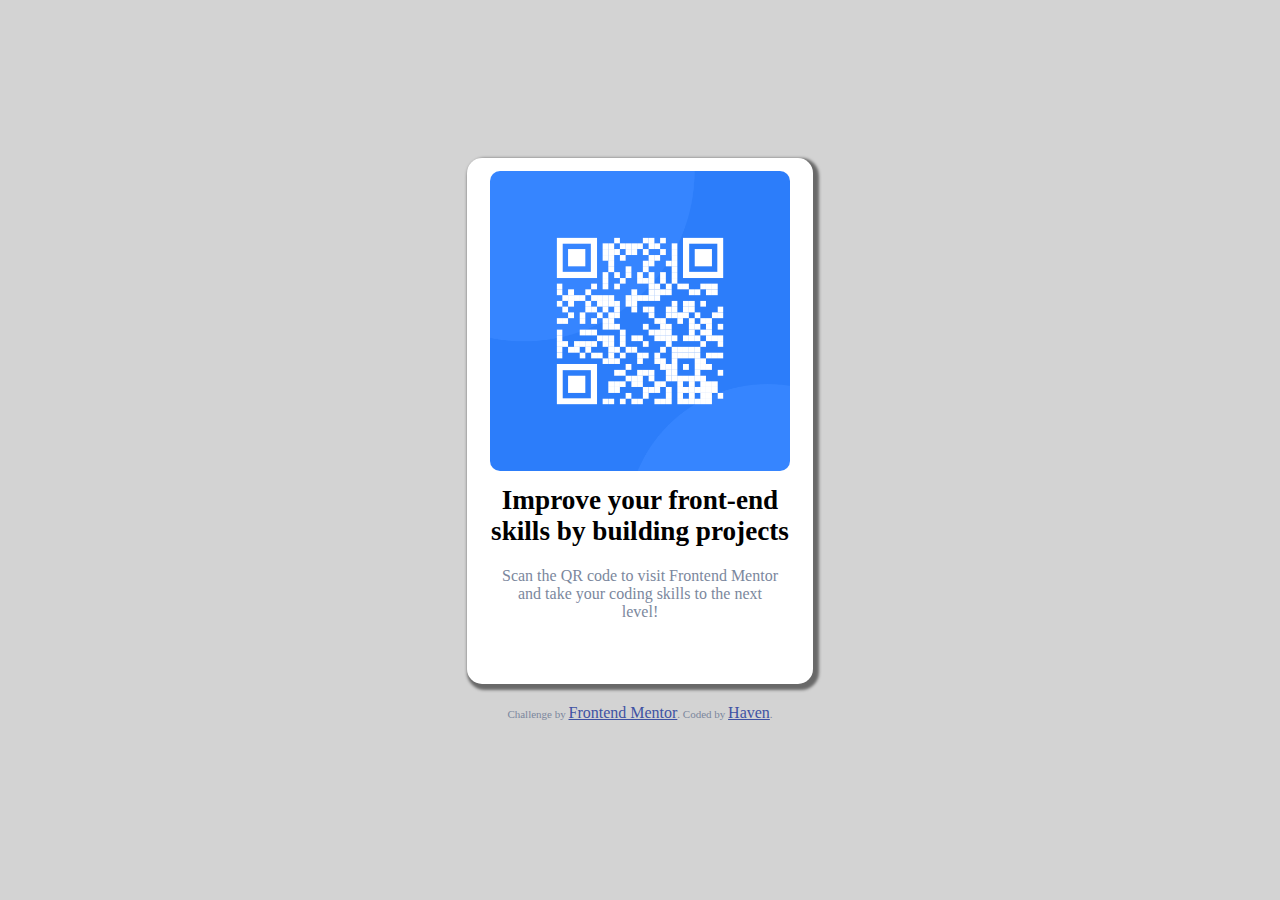
==== index.html @ 34d7c6e2 "Add files via upload" ====
<!DOCTYPE html>
<html lang="en">
<head>
  <meta charset="UTF-8">
  <meta name="viewport" content="width=device-width, initial-scale=1.0"> <!-- displays site properly based on user's device -->
  <link rel="stylesheet" href="styles.css">
  <link rel="icon" type="image/png" sizes="32x32" href="./images/favicon-32x32.png">
  
  <title>Frontend Mentor | QR code component</title>

  <!-- Feel free to remove these styles or customise in your own stylesheet 👍 -->
  <style>
    .attribution { font-size: 11px; text-align: center; }
    .attribution a { color: hsl(228, 45%, 44%); }
  </style>
</head>
<body>

  <main>
    <div class="qr-container">
        <img src="./images/image-qr-code.png" alt="Qr-code">
      <h1>
        Improve your front-end skills by building projects 
      </h1>
      <p>
        Scan the QR code to visit Frontend Mentor and take your coding skills to the next level!
      </p>
    </div>
  </main>

  <footer class="attribution">
    <p>Challenge by <a href="https://www.frontendmentor.io?ref=challenge" target="_blank">Frontend Mentor</a>. 
    Coded by <a href="#">Haven</a>.</p>
  </footer>
</body>
</html>
---- styles.css ----
/* * {
    margin: 0;
    padding: 0;
    box-sizing: border-box;
} */

body {
    margin: 0;
    padding: 0;
    background-color: lightgray;
    min-height: 100vh;
    display: flex;
    align-items: center;
    justify-content: center;
    flex-direction: column;
}

.qr-container {
    margin: 0 auto;
    height: 500px;
    max-width: 20rem;
    
    padding: 0.8rem;
    text-align: center;
    border-radius: 15px;
    background-color: #fff;
    box-shadow: 3px 3px 3px 3px rgba(0, 0, 0, 0.5);
}

img {
    height: 300px;
    max-width: 100%;
    border-radius: 10px;
}

h1, p {
    text-align: center;
    margin: 20px;

}

p {
    color: hsl(220, 15%, 55%);
}

p a {
    margin-bottom: 10px;
    color: hsl(220, 15%, 55%);
    font-size: 1rem;
}

h1 { 
   margin: 10px;
   font-size: 1.7rem;
   text-align: center;
}
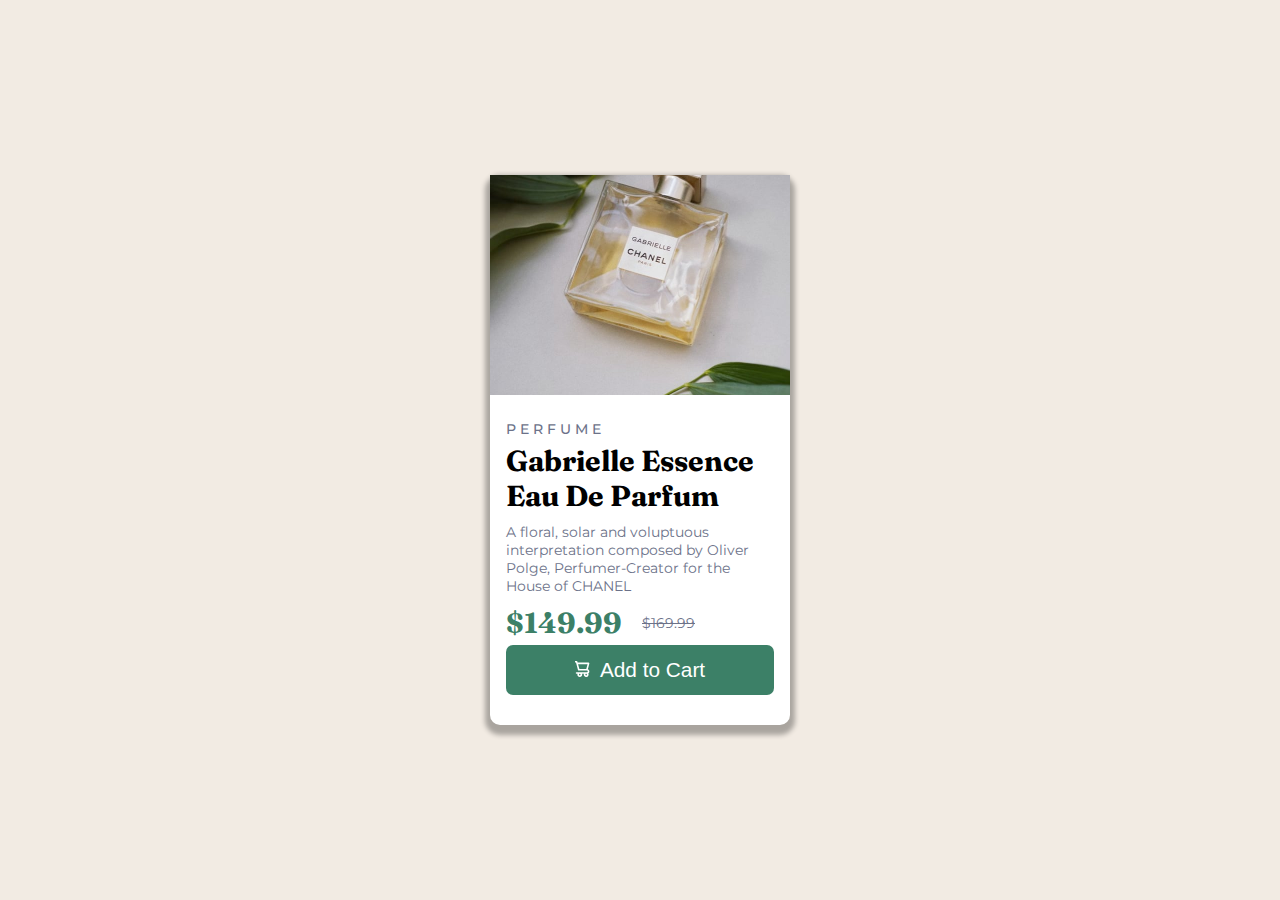
==== commit 64eaaf86: "Add files via upload" ====
--- a/index.html
+++ b/index.html
@@ -1,36 +1,36 @@
-<!DOCTYPE html>
-<html lang="en">
-<head>
-  <meta charset="UTF-8">
-  <meta name="viewport" content="width=device-width, initial-scale=1.0"> <!-- displays site properly based on user's device -->
-  <link rel="stylesheet" href="styles.css">
-  <link rel="icon" type="image/png" sizes="32x32" href="./images/favicon-32x32.png">
-  
-  <title>Frontend Mentor | QR code component</title>
-
-  <!-- Feel free to remove these styles or customise in your own stylesheet 👍 -->
-  <style>
-    .attribution { font-size: 11px; text-align: center; }
-    .attribution a { color: hsl(228, 45%, 44%); }
-  </style>
-</head>
-<body>
-
-  <main>
-    <div class="qr-container">
-        <img src="./images/image-qr-code.png" alt="Qr-code">
-      <h1>
-        Improve your front-end skills by building projects 
-      </h1>
-      <p>
-        Scan the QR code to visit Frontend Mentor and take your coding skills to the next level!
-      </p>
-    </div>
-  </main>
-
-  <footer class="attribution">
-    <p>Challenge by <a href="https://www.frontendmentor.io?ref=challenge" target="_blank">Frontend Mentor</a>. 
-    Coded by <a href="#">Haven</a>.</p>
-  </footer>
-</body>
+<!DOCTYPE html>
+<html lang="en">
+<head>
+    <meta charset="UTF-8">
+    <meta http-equiv="X-UA-Compatible" content="IE=edge">
+    <meta name="viewport" content="width=device-width, initial-scale=1.0">
+    <title>Product Preview Card</title>
+    <link rel="stylesheet" href="style.css">
+</head>
+<body>
+    <div class="card-container">
+        <div class="product-img-container">
+            <img src="./images/image-product-desktop.jpg" alt="Chanel Perfume Image" id="product-img">
+        </div>
+
+        <div class="description-container">
+            <p id="product">PERFUME</p>
+            <h1>Gabrielle Essence Eau De Parfum</h1>
+            <p>
+                A floral, solar and voluptuous interpretation
+                composed by Oliver Polge, Perfumer-Creator
+                for the House of CHANEL
+            </p>
+
+            <div class="price-container">
+                <h2>$149.99</h2>
+                <p>$169.99</p>
+            </div>
+
+            <div class="atc-container">
+                <button><img src="./images/icon-cart.svg" alt=""><span>Add to Cart</span></button>
+            </div>
+        </div>
+    </div>
+</body>
 </html>--- a/style.css
+++ b/style.css
@@ -0,0 +1,156 @@
+@import url('https://fonts.googleapis.com/css2?family=Fraunces:wght@400;500;700&family=Montserrat:wght@400;500;700&display=swap');
+
+* {
+    margin: 0;
+    padding: 0;
+    box-sizing: border-box;
+}
+
+body {
+    margin: 0;
+    padding: 0;
+    min-height: 100vh;
+    display: flex;
+    align-items: center;
+    justify-content: center;
+    background-color: hsl(30, 38%, 92%);
+}
+
+/* font-family: 'Fraunces', serif;
+font-family: 'Montserrat', sans-serif; */
+
+.card-container {
+    margin: 0 auto;
+    height: 550px;
+    width: 300px;
+    display: flex;
+    flex-direction: column;
+    border-radius: 10px;
+    box-shadow: 0px 5px 5px 5px rgba(0, 0, 0, 0.3);
+    background-color: hsl(0, 0%, 100%);
+}
+
+p, h1, button, h2 {
+    margin: 5px 0px;
+}
+
+#product-img {
+    width: 100%;
+    height: 220px;
+    object-fit: cover;
+}
+
+.description-container {
+    padding: 1rem;
+    gap: 20px;
+ }
+
+ .description-container p {
+    color: hsl(228, 12%, 48%);
+    font-size: 14px;
+    font-family: 'Montserrat', sans-serif;
+ }
+
+ #product {
+    letter-spacing: 4px;
+    font-size: 0.9rem;
+    font-weight: 500;
+    font-family: 'Montserrat', sans-serif;
+ }
+
+ h1 {
+    font-family: 'Fraunces', serif;
+    font-size: 1.8rem;
+    margin-bottom: 10px;
+ }
+
+ .price-container {
+    display: flex;
+    flex-direction: row;
+    gap: 20px;
+    text-align: center;
+    align-items: center;
+ }
+
+ .price-container h2{
+    font-size: 1.8rem;
+    font-family: 'Fraunces', serif;
+    color: hsl(158, 36%, 37%);
+ }
+
+ .price-container p {
+    font-size: 0.9rem;
+    text-decoration: line-through;
+ }
+
+ button {
+    width: 100%;
+    height: 50px;
+    border-radius: 7px;
+    text-align: center;
+    background-color: hsl(158, 36%, 37%);
+    margin: 0;
+    border: none;
+ }
+
+ button:hover {
+    cursor: pointer;
+ }
+
+ button:active {
+    background-color: hsl(212, 21%, 14%);
+    cursor: pointer;
+ }
+
+ button span {
+    margin-left: 10px;
+    font-size: 1.3rem;
+    color: hsl(0, 0%, 100%);
+    font-weight: 500;
+ }
+
+ @media screen and (min-width: 1440px) {
+    .card-container {
+        flex-direction: row;
+        height: 400px;
+        width: 500px;
+    }
+
+    #product-img {
+        height: 100%;
+        width: 250px;
+    }
+
+    #product {
+        letter-spacing: 5px;
+        font-size: 13px;
+        font-weight: 500;
+    }
+
+    h1 {
+        font-size: 2rem;
+    }
+
+    p {
+        font-size: 1rem;
+        font-weight: 500;
+    }
+
+    .price-container {
+        margin-top: 10px;
+        margin-bottom: 10px;
+    }
+
+    .price-container h2{
+        font-size: 2rem;
+        margin-top: 20px 0;
+    }
+
+    button {
+        height: 50px;
+        
+        margin-left: 0;
+    }
+
+
+}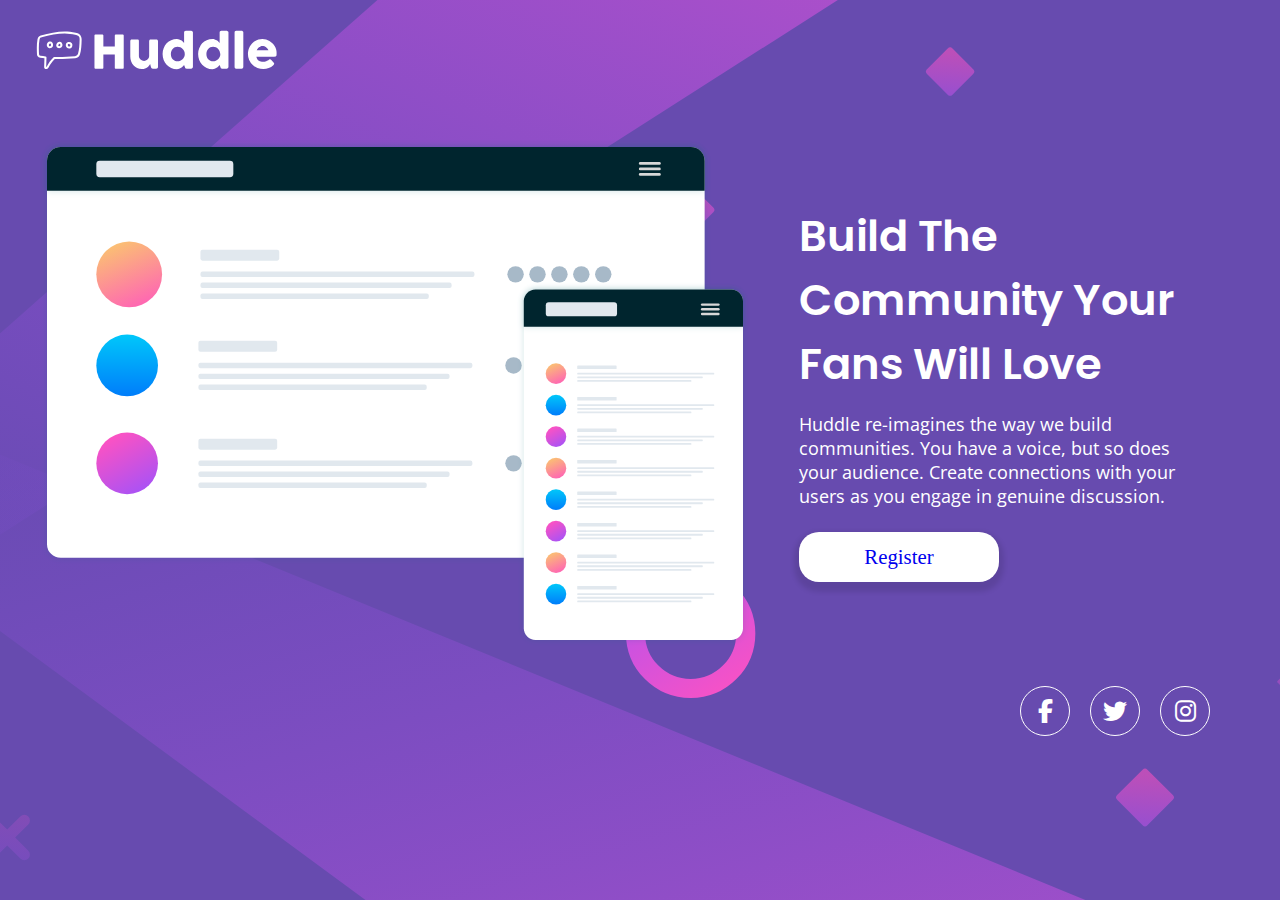
==== commit 40c9ed76: "Add files via upload" ====
--- a/index.html
+++ b/index.html
@@ -1,36 +1,50 @@
-<!DOCTYPE html>
-<html lang="en">
-<head>
-    <meta charset="UTF-8">
-    <meta http-equiv="X-UA-Compatible" content="IE=edge">
-    <meta name="viewport" content="width=device-width, initial-scale=1.0">
-    <title>Product Preview Card</title>
-    <link rel="stylesheet" href="style.css">
-</head>
-<body>
-    <div class="card-container">
-        <div class="product-img-container">
-            <img src="./images/image-product-desktop.jpg" alt="Chanel Perfume Image" id="product-img">
-        </div>
-
-        <div class="description-container">
-            <p id="product">PERFUME</p>
-            <h1>Gabrielle Essence Eau De Parfum</h1>
-            <p>
-                A floral, solar and voluptuous interpretation
-                composed by Oliver Polge, Perfumer-Creator
-                for the House of CHANEL
-            </p>
-
-            <div class="price-container">
-                <h2>$149.99</h2>
-                <p>$169.99</p>
-            </div>
-
-            <div class="atc-container">
-                <button><img src="./images/icon-cart.svg" alt=""><span>Add to Cart</span></button>
-            </div>
-        </div>
-    </div>
-</body>
+<!DOCTYPE html>
+<html lang="en">
+<head>
+  <meta charset="UTF-8">
+  <meta name="viewport" content="width=device-width, initial-scale=1.0"> <!-- displays site properly based on user's device -->
+  <link rel="stylesheet" href="style.css">
+  <link rel="icon" type="image/png" sizes="32x32" href="./images/favicon-32x32.png">
+  <link rel="stylesheet" href="https://cdnjs.cloudflare.com/ajax/libs/font-awesome/6.4.0/css/all.min.css">
+  <title>Frontend Mentor | Huddle landing page with single introductory section</title>
+
+  <!-- Feel free to remove these styles or customise in your own stylesheet 👍 -->
+  <style>
+    .attribution { font-size: 11px; text-align: center; }
+    .attribution a { color: hsl(228, 45%, 44%); }
+  </style>
+</head>
+<body>
+
+  <header>
+    <nav class="navbar">
+      <img src="./images/logo.svg" alt="Huddle img logo">
+    </nav>
+
+    <div class="hero-container">
+      <img src="./images/illustration-mockups.svg" alt="img mockups">
+
+      <div class="description-container">
+        <h1>Build The Community Your Fans Will Love</h1>
+        <p>Huddle re-imagines the way we build communities. You have a voice, but so does your audience. 
+          Create connections with your users as you engage in genuine discussion.
+        </p>
+        <a href="#register">Register</a>
+      </div>
+    </div>
+
+    <div class="footer">
+      <a href=""><i class="fa-brands fa-facebook-f"></i></a>
+      <a href=""><i class="fa-brands fa-twitter"></i></a>
+      <a href=""><i class="fa-brands fa-instagram"></i></a>
+    </div>
+  </header>
+
+  <!-- <footer>
+    <p class="attribution">
+      Challenge by <a href="https://www.frontendmentor.io?ref=challenge" target="_blank">Frontend Mentor</a>. 
+      Coded by <a href="#">Your Name Here</a>.
+    </p>
+  </footer> -->
+</body>
 </html>--- a/style.css
+++ b/style.css
@@ -1,4 +1,10 @@
-@import url('https://fonts.googleapis.com/css2?family=Fraunces:wght@400;500;700&family=Montserrat:wght@400;500;700&display=swap');
+@import url('https://fonts.googleapis.com/css2?family=Fraunces:wght@400;500;700&family=Montserrat:wght@400;500;700&family=Open+Sans:wght@300;400;600&family=Poppins:wght@300;400;500&family=Roboto:wght@100;300;400;700;900&display=swap');
+
+/* font-family: 'Open Sans', sans-serif;
+font-family: 'Poppins', sans-serif; */
+
+/* - Violet: hsl(257, 40%, 49%)
+- Soft Magenta: hsl(300, 69%, 71%) */
 
 * {
     margin: 0;
@@ -9,148 +15,156 @@
 body {
     margin: 0;
     padding: 0;
+    background-color: hsl(257, 40%, 49%);
+}
+
+header {
+    background-image: url(./images/bg-desktop.svg);
+    background-size: cover;
+    background-repeat: no-repeat;
+    background-position: center;
     min-height: 100vh;
+}
+
+.navbar {
+    height: 100px;
+    display: flex;
+    /* justify-content: space-around; */
+    align-items: center;
+}
+
+.navbar img {
+    height: 4rem;
+    margin-left: 1.5rem;
+}
+
+.hero-container {
+    display: flex;
+    padding: 40px;
+    justify-content: center;
+    justify-content: center;
+}
+
+.description-container {
+    display: flex;
+    flex-direction: column;
+    /* align-content: center; */
+    justify-content: center;
+    padding: 50px;
+}
+
+.description-container h1 {
+    font-size: 2.7rem;
+    font-weight: 600;
+    margin-bottom: 1rem;
+    font-family: 'Poppins', sans-serif;;
+}
+
+.description-container p {
+    font-size: 1.1rem;
+    margin-bottom: 1.5rem;
+    font-weight: 400;
+    font-family: 'Open Sans', sans-serif;
+}
+
+.description-container a {
+    height: 50px;
+    width: 200px;
+    background-color: #fff;
+    border-radius: 20px;
+    /* text-align: center; */
+    text-decoration: none;
+    font-size: 1.3rem;
     display: flex;
     align-items: center;
     justify-content: center;
-    background-color: hsl(30, 38%, 92%);
+    font-weight: 400;
+    box-shadow: 0px 5px 5px 5px rgba(0, 0, 0, 0.1);
 }
 
-/* font-family: 'Fraunces', serif;
-font-family: 'Montserrat', sans-serif; */
-
-.card-container {
-    margin: 0 auto;
-    height: 550px;
-    width: 300px;
-    display: flex;
-    flex-direction: column;
-    border-radius: 10px;
-    box-shadow: 0px 5px 5px 5px rgba(0, 0, 0, 0.3);
-    background-color: hsl(0, 0%, 100%);
+.description-container a:hover {
+    background-color: rgba(240, 240, 240);
 }
 
-p, h1, button, h2 {
-    margin: 5px 0px;
+.description-container a:active {
+    color: #fff;
+    background-color: hsl(300, 69%, 71%);
 }
 
-#product-img {
-    width: 100%;
-    height: 220px;
-    object-fit: cover;
+p, h1 {
+    color: #fff;
 }
 
-.description-container {
-    padding: 1rem;
+.footer {
+    display: flex;
+    align-items: center;
+    justify-content: end;
+    margin-right: 70px;
     gap: 20px;
- }
+}
 
- .description-container p {
-    color: hsl(228, 12%, 48%);
-    font-size: 14px;
-    font-family: 'Montserrat', sans-serif;
- }
+.footer a {
+    width: 50px;
+    height: 50px;
+    font-size: 1.5rem;
+    border-radius: 50%;
+    border: 1px solid #fff;
+    text-align: center;
+    display: flex;
+    align-items: center;
+    justify-content: center;
+    text-decoration: none;
+    color: #fff;
+}
 
- #product {
-    letter-spacing: 4px;
-    font-size: 0.9rem;
-    font-weight: 500;
-    font-family: 'Montserrat', sans-serif;
- }
+.footer a:active {
+    color: #fff;
+    background-color: hsl(300, 69%, 71%);
+}
 
- h1 {
-    font-family: 'Fraunces', serif;
-    font-size: 1.8rem;
-    margin-bottom: 10px;
- }
+.footer a:hover {
+    background-color: rgba(240, 240, 240);
+    color: hsl(257, 40%, 49%);
+}
 
- .price-container {
-    display: flex;
-    flex-direction: row;
-    gap: 20px;
-    text-align: center;
-    align-items: center;
- }
-
- .price-container h2{
-    font-size: 1.8rem;
-    font-family: 'Fraunces', serif;
-    color: hsl(158, 36%, 37%);
- }
-
- .price-container p {
-    font-size: 0.9rem;
-    text-decoration: line-through;
- }
-
- button {
-    width: 100%;
-    height: 50px;
-    border-radius: 7px;
-    text-align: center;
-    background-color: hsl(158, 36%, 37%);
-    margin: 0;
-    border: none;
- }
-
- button:hover {
-    cursor: pointer;
- }
-
- button:active {
-    background-color: hsl(212, 21%, 14%);
-    cursor: pointer;
- }
-
- button span {
-    margin-left: 10px;
-    font-size: 1.3rem;
-    color: hsl(0, 0%, 100%);
-    font-weight: 500;
- }
-
- @media screen and (min-width: 1440px) {
-    .card-container {
-        flex-direction: row;
-        height: 400px;
-        width: 500px;
+@media screen and (max-width: 376px) {
+    header {
+        background-image: url(./images/bg-mobile.svg);
+        background-size: cover;
+        background-repeat: no-repeat;
+        background-position: center;
+    }
+    .navbar img {
+        height: 50px;
+        width: 200px;
+    }
+    .hero-container {
+        flex-direction: column;
+        padding: 30px;
     }
 
-    #product-img {
-        height: 100%;
-        width: 250px;
+    .description-container {
+        padding: 30px;
+        gap: 1rem;
+        text-align: center;
+        align-items: center;
     }
 
-    #product {
-        letter-spacing: 5px;
-        font-size: 13px;
-        font-weight: 500;
+    .description-container h1 {
+        font-size: 2.2rem;
     }
 
-    h1 {
-        font-size: 2rem;
+    .footer {
+        text-align: center;
+        margin: 0;
+        justify-content: center;
+        align-items: center;
     }
 
-    p {
+    .footer a {
         font-size: 1rem;
-        font-weight: 500;
+        height: 40px;
+        width: 40px;
     }
 
-    .price-container {
-        margin-top: 10px;
-        margin-bottom: 10px;
-    }
-
-    .price-container h2{
-        font-size: 2rem;
-        margin-top: 20px 0;
-    }
-
-    button {
-        height: 50px;
-        
-        margin-left: 0;
-    }
-
-
 }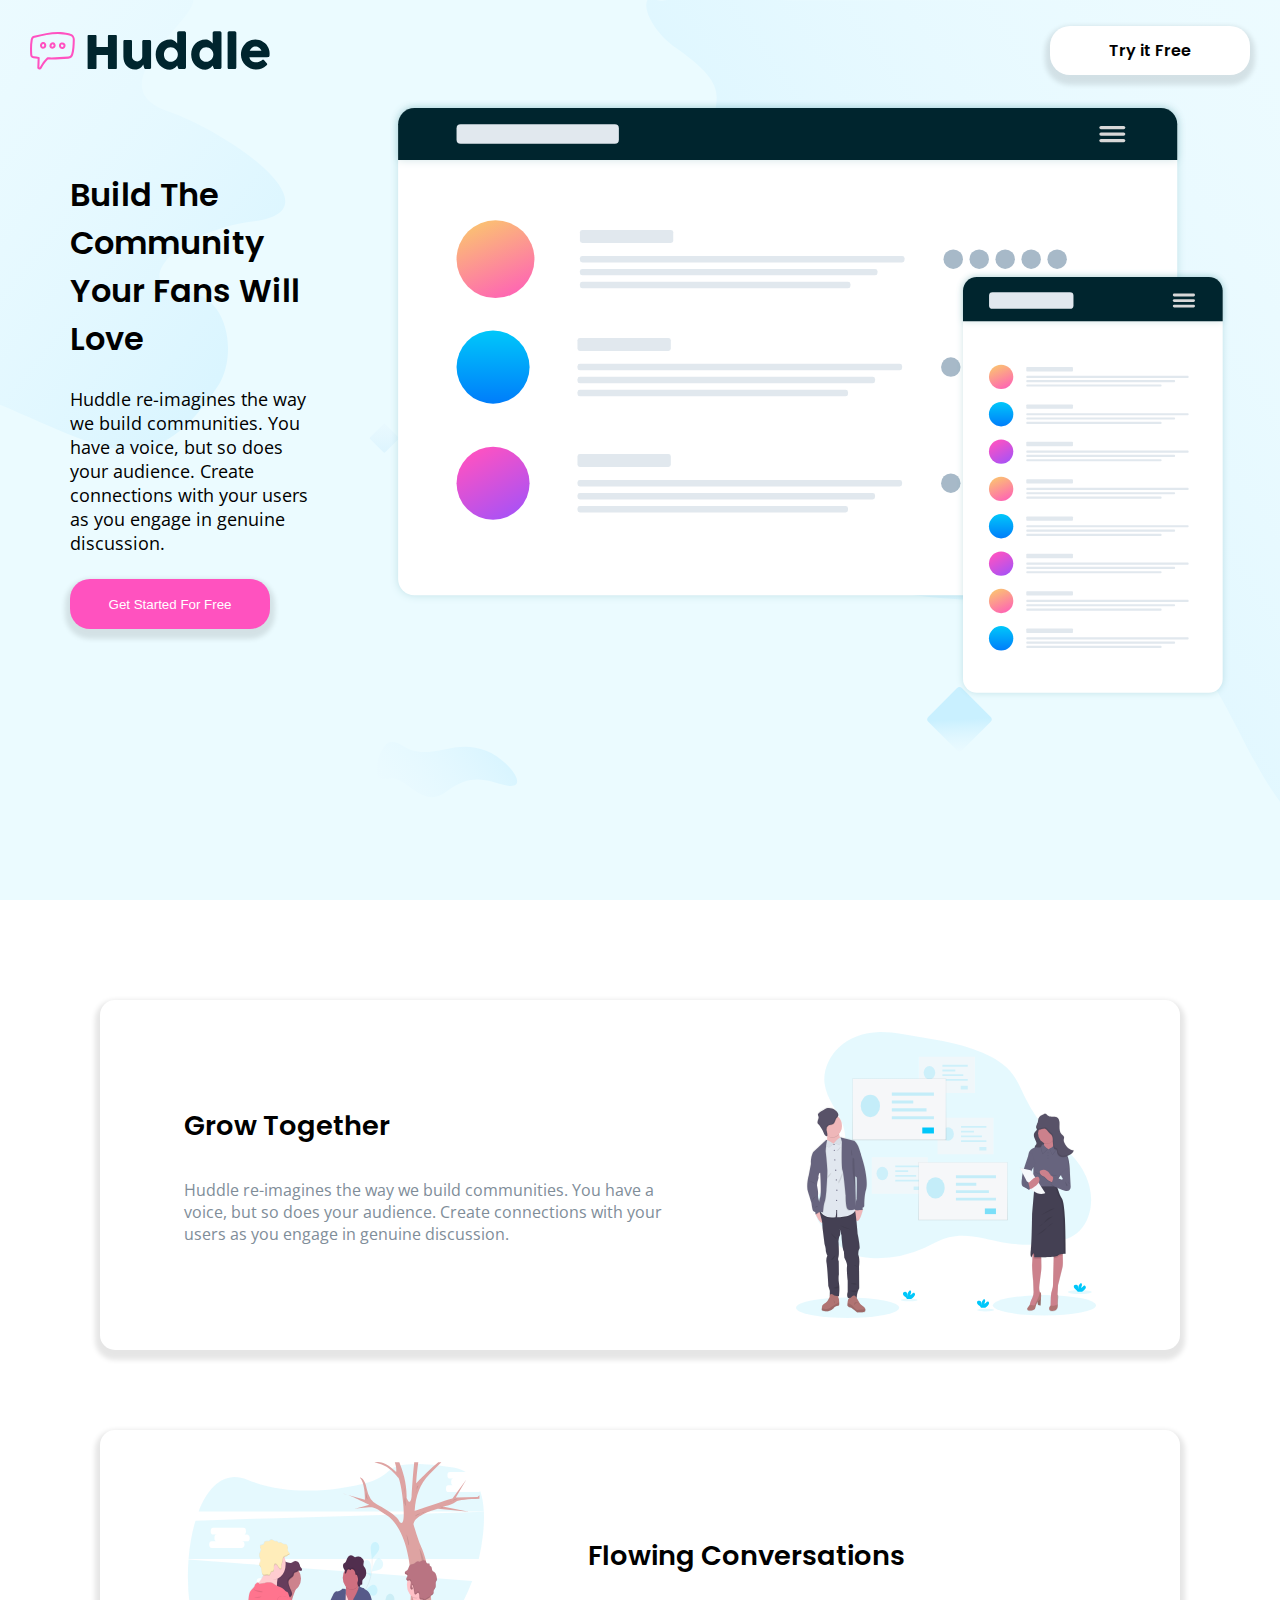
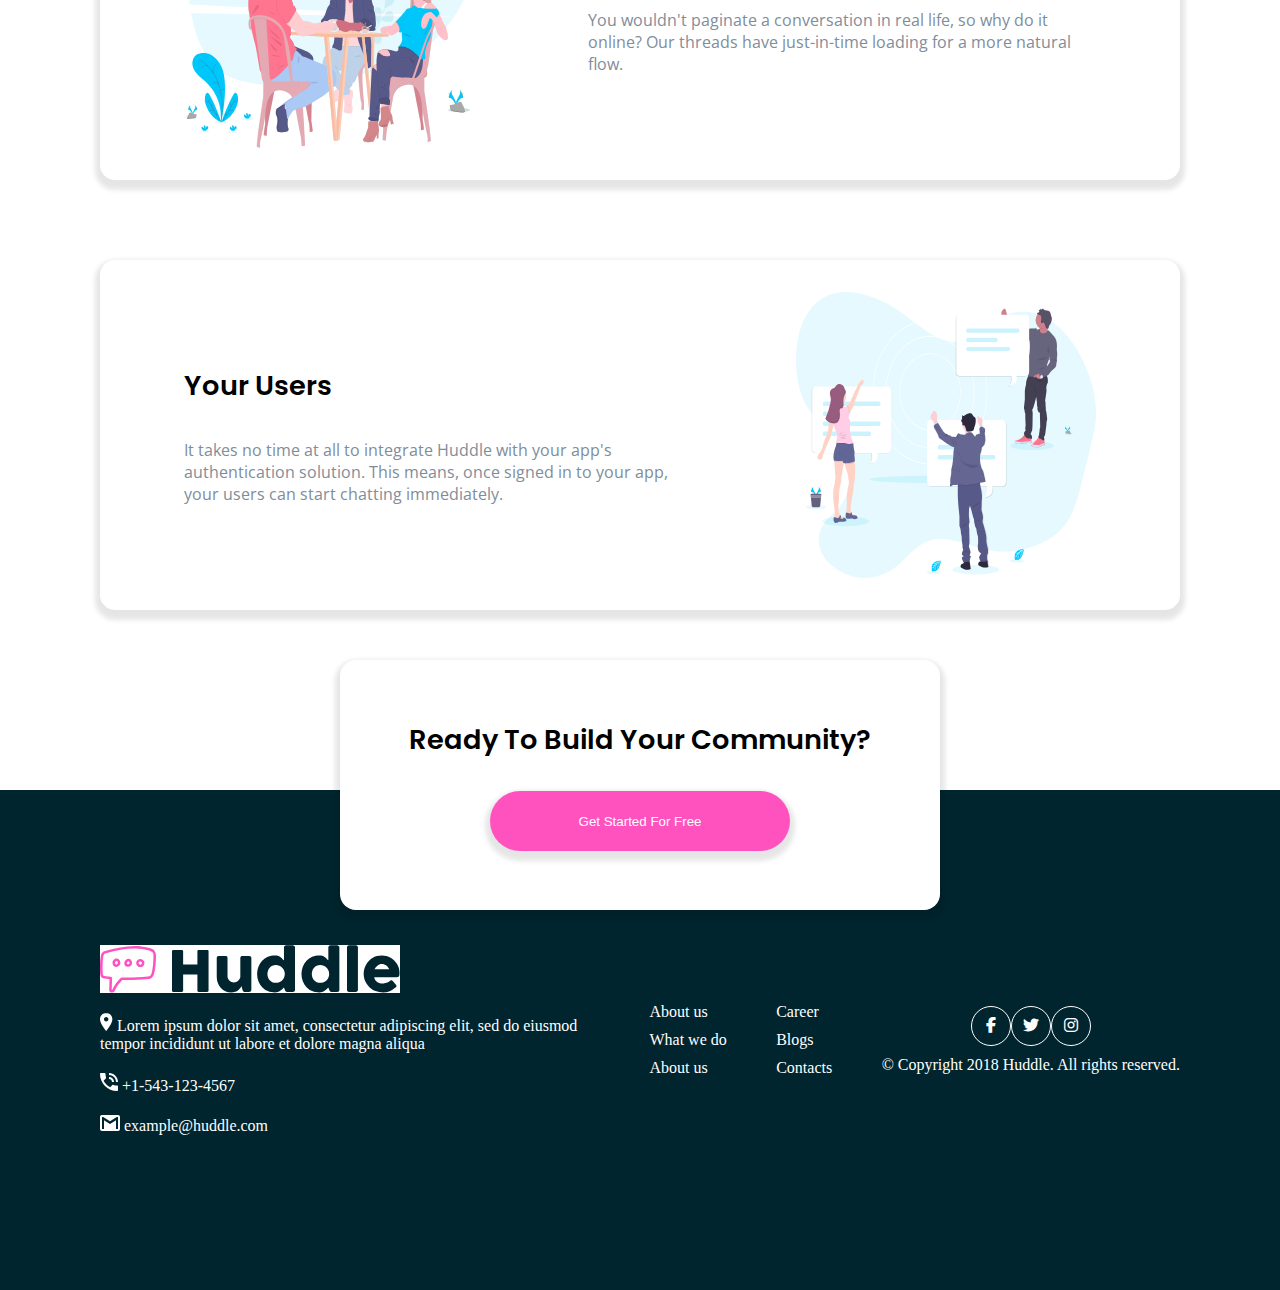
==== commit 0f92ebc3: "Add files via upload" ====
--- a/index.html
+++ b/index.html
@@ -3,10 +3,11 @@
 <head>
   <meta charset="UTF-8">
   <meta name="viewport" content="width=device-width, initial-scale=1.0"> <!-- displays site properly based on user's device -->
-  <link rel="stylesheet" href="style.css">
   <link rel="icon" type="image/png" sizes="32x32" href="./images/favicon-32x32.png">
   <link rel="stylesheet" href="https://cdnjs.cloudflare.com/ajax/libs/font-awesome/6.4.0/css/all.min.css">
-  <title>Frontend Mentor | Huddle landing page with single introductory section</title>
+  <link rel="stylesheet" href="style.css">
+  
+  <title>Frontend Mentor | Huddle landing page with alternating feature blocks</title>
 
   <!-- Feel free to remove these styles or customise in your own stylesheet 👍 -->
   <style>
@@ -16,31 +17,155 @@
 </head>
 <body>
 
-  <header>
+  <header class="header">
     <nav class="navbar">
-      <img src="./images/logo.svg" alt="Huddle img logo">
+      <img src="./images/logo.svg" alt="Huddle Logo Img">
+      
+      <a href="">Try it Free</a>
     </nav>
 
     <div class="hero-container">
-      <img src="./images/illustration-mockups.svg" alt="img mockups">
-
-      <div class="description-container">
+      <div class="headline-container">
         <h1>Build The Community Your Fans Will Love</h1>
         <p>Huddle re-imagines the way we build communities. You have a voice, but so does your audience. 
-          Create connections with your users as you engage in genuine discussion.
+          Create connections with your users as you engage in genuine discussion.</p>
+        <button><a href="">Get Started For Free</a></button>
+      </div>
+      <img src="./images/illustration-mockups.svg" alt="" id="hero-img">
+    </div>
+  </header>
+
+  <div class="sub-container">
+    <div class="container">
+      <div class="sub">
+        <h1>Grow Together</h1>
+        <p>
+          Huddle re-imagines the way we build communities. You have a voice, but so does your audience. 
+          Create connections with your users as you engage in genuine discussion. 
         </p>
-        <a href="#register">Register</a>
+      </div>
+      <img src="./images/illustration-grow-together.svg" alt="">
+    </div>
+
+    <div class="container sub-fc">
+      <img src="./images/illustration-flowing-conversation.svg" alt="">
+      <div class="sub">
+        <h1>Flowing Conversations</h1>
+        <p>
+          You wouldn't paginate a conversation in real life, so why do it online? Our threads 
+          have just-in-time loading for a more natural flow.
+        </p>
       </div>
     </div>
 
-    <div class="footer">
-      <a href=""><i class="fa-brands fa-facebook-f"></i></a>
-      <a href=""><i class="fa-brands fa-twitter"></i></a>
-      <a href=""><i class="fa-brands fa-instagram"></i></a>
+    <div class="container">
+      <div class="sub">
+        <h1>Your Users</h1>
+        <p>
+          It takes no time at all to integrate Huddle with your app's authentication solution. 
+          This means, once signed in to your app, your users can start chatting immediately.
+        </p>
+      </div>
+      <img src="./images/illustration-your-users.svg" alt="">
     </div>
-  </header>
 
-  <!-- <footer>
+    <div class="sub-footer">
+      <h2>Ready To Build Your Community?</h2>
+      <button>Get Started For Free</button>
+    </div>
+  </div>
+
+  <footer class="footer">
+    <div class="info-container">
+      <img src="./images/logo.svg" alt="" id="footer-logo">
+      <p>
+        <img src="./images/icon-location.svg" alt="">
+        Lorem ipsum dolor sit amet, consectetur adipiscing elit, sed do eiusmod tempor 
+        incididunt ut labore et dolore magna aliqua
+      </p>
+
+      <p>
+        <img src="./images//icon-phone.svg" alt=""> +1-543-123-4567
+      </p>
+
+      <p><img src="./images/icon-email.svg" alt=""> example@huddle.com
+      </p>
+    </div>
+
+    <div class="navigate-container">
+      <ul>
+        <li><a href="">About us</a></li>
+        <li><a href="">What we do</a></li>
+        <li><a href="">About us</a></li>
+      </ul>
+    </div>
+
+    <div class="navigate-container">
+      <ul>
+        <li><a href="">Career</a></li>
+        <li><a href="">Blogs</a></li>
+        <li><a href="">Contacts</a></li>
+      </ul>
+    </div>
+
+    <div class="socialmed-container">
+      <div class="links">
+        <a href=""><i class="fa-brands fa-facebook-f"></i></a>
+        <a href=""><i class="fa-brands fa-twitter"></i></a>
+        <a href=""><i class="fa-brands fa-instagram"></i></a>
+      </div>
+
+      <div class="cr-container">
+        <p>&copy; Copyright 2018 Huddle. All rights reserved.</p>
+      </div>
+    </div>
+  </footer>
+
+  <!-- Try It Free
+
+  Build The Community Your Fans Will Love
+
+  Huddle re-imagines the way we build communities. You have a voice, but so does your audience. 
+  Create connections with your users as you engage in genuine discussion. 
+
+  Get Started For Free
+
+  Grow Together
+
+  Generate meaningful discussions with your audience and build a strong, loyal community. 
+  Think of the insightful conversations you miss out on with a feedback form. 
+
+  Flowing Conversations
+
+  You wouldn't paginate a conversation in real life, so why do it online? Our threads 
+  have just-in-time loading for a more natural flow.
+
+  Your Users
+
+  It takes no time at all to integrate Huddle with your app's authentication solution. 
+  This means, once signed in to your app, your users can start chatting immediately.
+
+  Ready To Build Your Community?
+
+  Get Started For Free
+
+  Lorem ipsum dolor sit amet, consectetur adipiscing elit, sed do eiusmod tempor 
+  incididunt ut labore et dolore magna aliqua
+
+  +1-543-123-4567
+  example@huddle.com
+
+  About Us
+  What We Do
+  FAQ
+
+  Career
+  Blog
+  Contact Us
+
+  &copy; Copyright 2018 Huddle. All rights reserved.
+
+  <footer>
     <p class="attribution">
       Challenge by <a href="https://www.frontendmentor.io?ref=challenge" target="_blank">Frontend Mentor</a>. 
       Coded by <a href="#">Your Name Here</a>.
--- a/style.css
+++ b/style.css
@@ -2,9 +2,6 @@
 
 /* font-family: 'Open Sans', sans-serif;
 font-family: 'Poppins', sans-serif; */
-
-/* - Violet: hsl(257, 40%, 49%)
-- Soft Magenta: hsl(300, 69%, 71%) */
 
 * {
     margin: 0;
@@ -15,156 +12,350 @@
 body {
     margin: 0;
     padding: 0;
-    background-color: hsl(257, 40%, 49%);
-}
-
-header {
-    background-image: url(./images/bg-desktop.svg);
+}
+
+.header {
+    background-color: hsl(193, 100%, 96%);
+    min-height: 100vh;
+    background-image: url(./images/bg-hero-desktop.svg);
+    background-position: center;
+    background-repeat: no-repeat;
     background-size: cover;
-    background-repeat: no-repeat;
-    background-position: center;
-    min-height: 100vh;
 }
 
 .navbar {
+    width: 100%;
     height: 100px;
     display: flex;
-    /* justify-content: space-around; */
-    align-items: center;
-}
-
-.navbar img {
-    height: 4rem;
-    margin-left: 1.5rem;
+    align-items: center;
+    justify-content: space-between;
+    padding: 0 30px;
+}
+
+.navbar a {
+    text-decoration: none;
+    width: 200px;
+    /* height:auto; */
+    background-color: #fff;
+    text-align: center;
+    padding: 12px;
+    border-radius: 20px;
+    font-size: 1rem;
+    color: black;
+    font-weight: 600;
+    box-shadow: 0 5px 5px 5px rgba(0, 0, 0, 0.1);
+    font-family: 'Poppins', sans-serif; ;
 }
 
 .hero-container {
     display: flex;
-    padding: 40px;
-    justify-content: center;
-    justify-content: center;
-}
-
-.description-container {
-    display: flex;
-    flex-direction: column;
-    /* align-content: center; */
-    justify-content: center;
-    padding: 50px;
-}
-
-.description-container h1 {
-    font-size: 2.7rem;
+    padding: 0 50px;
+    gap: 50px;
+}
+
+.headline-container {
+    display: flex;
+    flex-direction: column;
+    justify-content: center;
+    gap: 1.5rem;
+    padding: 20px;
+ }
+
+ .headline-container h1 {
+    font-family: 'Poppins', sans-serif;
     font-weight: 600;
-    margin-bottom: 1rem;
-    font-family: 'Poppins', sans-serif;;
-}
-
-.description-container p {
+    font-size: 2rem;
+ }
+
+ .headline-container p {
     font-size: 1.1rem;
-    margin-bottom: 1.5rem;
     font-weight: 400;
     font-family: 'Open Sans', sans-serif;
-}
-
-.description-container a {
+ }
+
+ .headline-container button {
+    width: 200px;
     height: 50px;
-    width: 200px;
+    border-radius: 20px;
+    border: none;
+    background-color: hsl(322, 100%, 66%);
+    box-shadow: 0 5px 5px 5px rgba(0, 0, 0, 0.1);
+ }
+
+ .headline-container button:hover {
+    cursor: pointer;
+    background-color: hsl(360, 0, 50%);
+ }
+
+ .headline-container button a {
+    text-decoration: none;
+    color: #fff;
+ }
+
+ #hero-img {
+    height: 600px;
+}
+
+@media screen and (max-width: 376px) {
+    .header {
+        background-image: url(./images/bg-hero-mobile.svg);
+    }
+
+    .navbar {
+        padding: 0;
+        justify-content: space-around;
+    }
+
+    .navbar img {
+        width: 100px;
+
+    }
+
+    .navbar a {
+        width: 150px;
+        height: 40px;
+        padding: 8px;
+        font-size: 15px;
+    }
+
+    .hero-container {
+        flex-direction: column;
+        text-align: center;
+        padding: 30px;
+    }
+
+    .headline-container {
+        gap: 1rem;
+        padding: 10px;
+        align-items: center;
+    }
+
+    .headline-container h1 {
+        font-size: 1.6rem;
+    }
+
+    .headline-container p {
+        font-size: 0.9rem;
+    }
+
+    #hero-img {
+        height: auto;
+    }
+}
+
+.sub-container{
+    padding: 100px;
+    display: flex;
+    align-items: center;
+    flex-direction: column;
+    gap: 80px;
+    position: relative;
+    margin-bottom: 80px;
+}
+
+.container {
+    margin: 0 auto;
+    height: 350px;
+    width: 100%;
+    border-radius: 15px;
+    display: flex;
+    padding: 2rem;
+    justify-content: space-around;
+    box-shadow: 0 5px 5px 5px rgba(0, 0, 0, 0.1);
+}
+
+.container img {
+    width: 300px;
+}
+
+.sub {
+    display: flex;
+    flex-direction: column;
+    justify-content: center;
+    gap: 2rem;
+    width: 50%;
+}
+
+.sub h1 {
+    font-family: 'Poppins', sans-serif;
+    font-weight: 600;
+    font-size: 1.7rem;
+}
+
+.sub p {
+    font-size: 1rem;
+    font-weight: 400;
+    font-family: 'Open Sans', sans-serif;
+    color: hsl(208, 11%, 55%);
+}
+
+.sub-footer {
+    position: absolute;
+    bottom: -200px;
+    height: 250px;
+    text-align: center;
+    box-shadow: 0 5px 5px 5px rgba(0, 0, 0, 0.1);
+    display: flex;
+    justify-content: center;
+    flex-direction: column;
+    width: 600px;
+    margin: 0 auto;
     background-color: #fff;
-    border-radius: 20px;
-    /* text-align: center; */
+    border-radius: 1rem;
+    align-items: center;
+    gap: 30px;
+    
+}
+
+.sub-footer h2 {
+    font-family: 'Poppins', sans-serif;
+    font-weight: 600;
+    font-size: 1.7rem;
+}
+
+.sub-footer button {
+    width: 300px;
+    height: 60px;
+    text-align: center;
+    border-radius: 40px;
+    border: none;
+    box-shadow: 0 5px 5px 5px rgba(0, 0, 0, 0.1);
+    background-color: hsl(322, 100%, 66%);
+    color: #fff;
+    
+}
+
+@media screen and (max-width: 376px) {
+    section { 
+        gap: 50px;
+        padding: 20px;
+    }
+
+    .sub-container {
+        padding: 30px;
+    }
+
+    .container {
+        height: 500px;
+        flex-direction: column;
+        gap: 20px;
+        justify-content: center;
+        align-items: center;
+        text-align: center;
+        flex-direction: column-reverse;
+        padding: 10px;
+    }
+
+    .container img {
+        width: 200px;
+    }
+
+    .sub {
+        gap: 1.5rem;
+        width: 100%;
+    }
+
+    .sub-fc {
+        flex-direction: column;
+    }
+
+    .sub-footer {
+        bottom: -200px;
+        height: 200px;
+        width: 300px;
+        gap: 20px;
+        padding: 30px;
+    }
+
+    .sub-footer h2 {
+        font-size: 1.5rem
+    }
+
+    .sub-footer button {
+        width: 200px;
+    }
+}
+
+.footer {
+    height: 500px;
+    background-color: hsl(192, 100%, 9%);
+    padding: 100px;
+    display: flex;
+    align-items: center;
+    justify-content: space-between;
+    color: #fff;
+}
+
+.info-container {
+    display: flex;
+    flex-direction: column;
+    gap: 20px;
+    width: 500px;
+}
+
+#footer-logo{
+    width: 300px;
+    background-color: #fff;
+}
+
+.navigate-container ul {
+    display: flex;
+    flex-direction: column;
+    gap: 10px;
+}
+
+.navigate-container ul li {
+    list-style: none;
+}
+
+.navigate-container ul li a {
+    color: #fff;
     text-decoration: none;
-    font-size: 1.3rem;
-    display: flex;
-    align-items: center;
-    justify-content: center;
-    font-weight: 400;
-    box-shadow: 0px 5px 5px 5px rgba(0, 0, 0, 0.1);
-}
-
-.description-container a:hover {
-    background-color: rgba(240, 240, 240);
-}
-
-.description-container a:active {
-    color: #fff;
-    background-color: hsl(300, 69%, 71%);
-}
-
-p, h1 {
-    color: #fff;
-}
-
-.footer {
-    display: flex;
-    align-items: center;
-    justify-content: end;
-    margin-right: 70px;
-    gap: 20px;
-}
-
-.footer a {
-    width: 50px;
-    height: 50px;
-    font-size: 1.5rem;
+}
+
+.socialmed-container {
+    display: flex;
+    flex-direction: column;
+    justify-content: center;
+    gap: 10px;
+    align-content: space-between;
+}
+
+.links {
+    display: flex;
+    align-items: center;
+    justify-content: center;
+}
+
+.socialmed-container a {
     border-radius: 50%;
     border: 1px solid #fff;
+    height: 40px;
+    width: 40px;
     text-align: center;
-    display: flex;
-    align-items: center;
-    justify-content: center;
-    text-decoration: none;
-    color: #fff;
-}
-
-.footer a:active {
-    color: #fff;
-    background-color: hsl(300, 69%, 71%);
-}
-
-.footer a:hover {
-    background-color: rgba(240, 240, 240);
-    color: hsl(257, 40%, 49%);
+    align-items: center;
+    padding: 10px;
+    color: white;
 }
 
 @media screen and (max-width: 376px) {
-    header {
-        background-image: url(./images/bg-mobile.svg);
-        background-size: cover;
-        background-repeat: no-repeat;
-        background-position: center;
-    }
-    .navbar img {
+    .footer {
+        height: auto;
+        padding: 150px 30px 50px 30px;
+        flex-direction: column;
+        align-content: space-between;
+        gap: 20px;
+        justify-content: center;
+        align-items: start;
+    }
+
+    .info-container {
+        width: 200px;
+    }
+
+    #footer-logo {
         height: 50px;
         width: 200px;
-    }
-    .hero-container {
-        flex-direction: column;
-        padding: 30px;
-    }
-
-    .description-container {
-        padding: 30px;
-        gap: 1rem;
-        text-align: center;
-        align-items: center;
-    }
-
-    .description-container h1 {
-        font-size: 2.2rem;
-    }
-
-    .footer {
-        text-align: center;
-        margin: 0;
-        justify-content: center;
-        align-items: center;
-    }
-
-    .footer a {
-        font-size: 1rem;
-        height: 40px;
-        width: 40px;
-    }
-
-}+        box-shadow: none;
+    }
+}
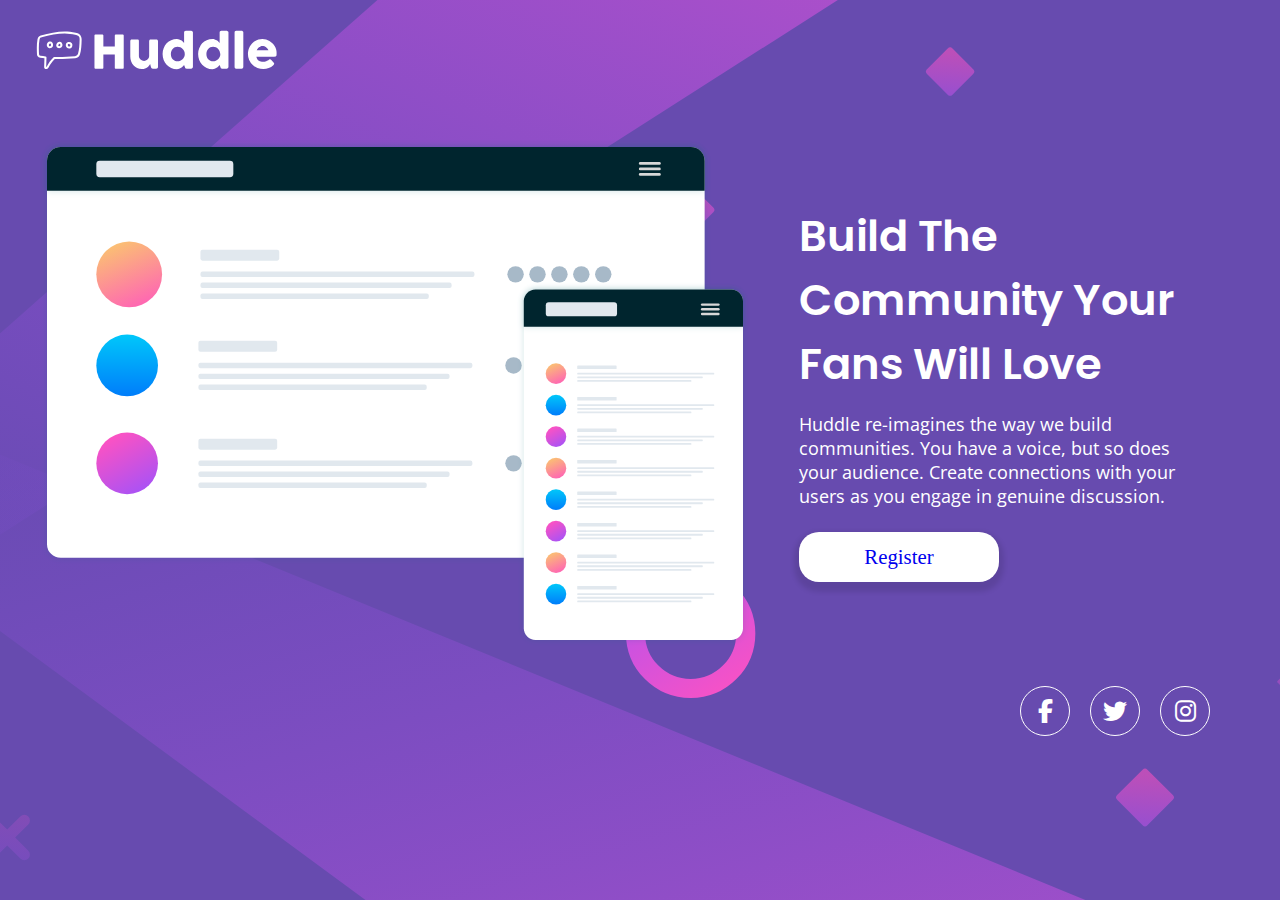
==== commit cbc364c9: "Add files via upload" ====
--- a/index.html
+++ b/index.html
@@ -3,11 +3,10 @@
 <head>
   <meta charset="UTF-8">
   <meta name="viewport" content="width=device-width, initial-scale=1.0"> <!-- displays site properly based on user's device -->
+  <link rel="stylesheet" href="style.css">
   <link rel="icon" type="image/png" sizes="32x32" href="./images/favicon-32x32.png">
   <link rel="stylesheet" href="https://cdnjs.cloudflare.com/ajax/libs/font-awesome/6.4.0/css/all.min.css">
-  <link rel="stylesheet" href="style.css">
-  
-  <title>Frontend Mentor | Huddle landing page with alternating feature blocks</title>
+  <title>Frontend Mentor | Huddle landing page with single introductory section</title>
 
   <!-- Feel free to remove these styles or customise in your own stylesheet 👍 -->
   <style>
@@ -17,155 +16,31 @@
 </head>
 <body>
 
-  <header class="header">
+  <header>
     <nav class="navbar">
-      <img src="./images/logo.svg" alt="Huddle Logo Img">
-      
-      <a href="">Try it Free</a>
+      <img src="./images/logo.svg" alt="Huddle img logo">
     </nav>
 
     <div class="hero-container">
-      <div class="headline-container">
+      <img src="./images/illustration-mockups.svg" alt="img mockups">
+
+      <div class="description-container">
         <h1>Build The Community Your Fans Will Love</h1>
         <p>Huddle re-imagines the way we build communities. You have a voice, but so does your audience. 
-          Create connections with your users as you engage in genuine discussion.</p>
-        <button><a href="">Get Started For Free</a></button>
+          Create connections with your users as you engage in genuine discussion.
+        </p>
+        <a href="#register">Register</a>
       </div>
-      <img src="./images/illustration-mockups.svg" alt="" id="hero-img">
+    </div>
+
+    <div class="footer">
+      <a href=""><i class="fa-brands fa-facebook-f"></i></a>
+      <a href=""><i class="fa-brands fa-twitter"></i></a>
+      <a href=""><i class="fa-brands fa-instagram"></i></a>
     </div>
   </header>
 
-  <div class="sub-container">
-    <div class="container">
-      <div class="sub">
-        <h1>Grow Together</h1>
-        <p>
-          Huddle re-imagines the way we build communities. You have a voice, but so does your audience. 
-          Create connections with your users as you engage in genuine discussion. 
-        </p>
-      </div>
-      <img src="./images/illustration-grow-together.svg" alt="">
-    </div>
-
-    <div class="container sub-fc">
-      <img src="./images/illustration-flowing-conversation.svg" alt="">
-      <div class="sub">
-        <h1>Flowing Conversations</h1>
-        <p>
-          You wouldn't paginate a conversation in real life, so why do it online? Our threads 
-          have just-in-time loading for a more natural flow.
-        </p>
-      </div>
-    </div>
-
-    <div class="container">
-      <div class="sub">
-        <h1>Your Users</h1>
-        <p>
-          It takes no time at all to integrate Huddle with your app's authentication solution. 
-          This means, once signed in to your app, your users can start chatting immediately.
-        </p>
-      </div>
-      <img src="./images/illustration-your-users.svg" alt="">
-    </div>
-
-    <div class="sub-footer">
-      <h2>Ready To Build Your Community?</h2>
-      <button>Get Started For Free</button>
-    </div>
-  </div>
-
-  <footer class="footer">
-    <div class="info-container">
-      <img src="./images/logo.svg" alt="" id="footer-logo">
-      <p>
-        <img src="./images/icon-location.svg" alt="">
-        Lorem ipsum dolor sit amet, consectetur adipiscing elit, sed do eiusmod tempor 
-        incididunt ut labore et dolore magna aliqua
-      </p>
-
-      <p>
-        <img src="./images//icon-phone.svg" alt=""> +1-543-123-4567
-      </p>
-
-      <p><img src="./images/icon-email.svg" alt=""> example@huddle.com
-      </p>
-    </div>
-
-    <div class="navigate-container">
-      <ul>
-        <li><a href="">About us</a></li>
-        <li><a href="">What we do</a></li>
-        <li><a href="">About us</a></li>
-      </ul>
-    </div>
-
-    <div class="navigate-container">
-      <ul>
-        <li><a href="">Career</a></li>
-        <li><a href="">Blogs</a></li>
-        <li><a href="">Contacts</a></li>
-      </ul>
-    </div>
-
-    <div class="socialmed-container">
-      <div class="links">
-        <a href=""><i class="fa-brands fa-facebook-f"></i></a>
-        <a href=""><i class="fa-brands fa-twitter"></i></a>
-        <a href=""><i class="fa-brands fa-instagram"></i></a>
-      </div>
-
-      <div class="cr-container">
-        <p>&copy; Copyright 2018 Huddle. All rights reserved.</p>
-      </div>
-    </div>
-  </footer>
-
-  <!-- Try It Free
-
-  Build The Community Your Fans Will Love
-
-  Huddle re-imagines the way we build communities. You have a voice, but so does your audience. 
-  Create connections with your users as you engage in genuine discussion. 
-
-  Get Started For Free
-
-  Grow Together
-
-  Generate meaningful discussions with your audience and build a strong, loyal community. 
-  Think of the insightful conversations you miss out on with a feedback form. 
-
-  Flowing Conversations
-
-  You wouldn't paginate a conversation in real life, so why do it online? Our threads 
-  have just-in-time loading for a more natural flow.
-
-  Your Users
-
-  It takes no time at all to integrate Huddle with your app's authentication solution. 
-  This means, once signed in to your app, your users can start chatting immediately.
-
-  Ready To Build Your Community?
-
-  Get Started For Free
-
-  Lorem ipsum dolor sit amet, consectetur adipiscing elit, sed do eiusmod tempor 
-  incididunt ut labore et dolore magna aliqua
-
-  +1-543-123-4567
-  example@huddle.com
-
-  About Us
-  What We Do
-  FAQ
-
-  Career
-  Blog
-  Contact Us
-
-  &copy; Copyright 2018 Huddle. All rights reserved.
-
-  <footer>
+  <!-- <footer>
     <p class="attribution">
       Challenge by <a href="https://www.frontendmentor.io?ref=challenge" target="_blank">Frontend Mentor</a>. 
       Coded by <a href="#">Your Name Here</a>.
--- a/style.css
+++ b/style.css
@@ -2,6 +2,9 @@
 
 /* font-family: 'Open Sans', sans-serif;
 font-family: 'Poppins', sans-serif; */
+
+/* - Violet: hsl(257, 40%, 49%)
+- Soft Magenta: hsl(300, 69%, 71%) */
 
 * {
     margin: 0;
@@ -12,350 +15,156 @@
 body {
     margin: 0;
     padding: 0;
+    background-color: hsl(257, 40%, 49%);
 }
 
-.header {
-    background-color: hsl(193, 100%, 96%);
+header {
+    background-image: url(./images/bg-desktop.svg);
+    background-size: cover;
+    background-repeat: no-repeat;
+    background-position: center;
     min-height: 100vh;
-    background-image: url(./images/bg-hero-desktop.svg);
-    background-position: center;
-    background-repeat: no-repeat;
-    background-size: cover;
 }
 
 .navbar {
-    width: 100%;
     height: 100px;
     display: flex;
+    /* justify-content: space-around; */
     align-items: center;
-    justify-content: space-between;
-    padding: 0 30px;
 }
 
-.navbar a {
-    text-decoration: none;
-    width: 200px;
-    /* height:auto; */
-    background-color: #fff;
-    text-align: center;
-    padding: 12px;
-    border-radius: 20px;
-    font-size: 1rem;
-    color: black;
-    font-weight: 600;
-    box-shadow: 0 5px 5px 5px rgba(0, 0, 0, 0.1);
-    font-family: 'Poppins', sans-serif; ;
+.navbar img {
+    height: 4rem;
+    margin-left: 1.5rem;
 }
 
 .hero-container {
     display: flex;
-    padding: 0 50px;
-    gap: 50px;
+    padding: 40px;
+    justify-content: center;
+    justify-content: center;
 }
 
-.headline-container {
+.description-container {
     display: flex;
     flex-direction: column;
+    /* align-content: center; */
     justify-content: center;
-    gap: 1.5rem;
-    padding: 20px;
- }
+    padding: 50px;
+}
 
- .headline-container h1 {
-    font-family: 'Poppins', sans-serif;
+.description-container h1 {
+    font-size: 2.7rem;
     font-weight: 600;
-    font-size: 2rem;
- }
+    margin-bottom: 1rem;
+    font-family: 'Poppins', sans-serif;;
+}
 
- .headline-container p {
+.description-container p {
     font-size: 1.1rem;
+    margin-bottom: 1.5rem;
     font-weight: 400;
     font-family: 'Open Sans', sans-serif;
- }
+}
 
- .headline-container button {
+.description-container a {
+    height: 50px;
     width: 200px;
+    background-color: #fff;
+    border-radius: 20px;
+    /* text-align: center; */
+    text-decoration: none;
+    font-size: 1.3rem;
+    display: flex;
+    align-items: center;
+    justify-content: center;
+    font-weight: 400;
+    box-shadow: 0px 5px 5px 5px rgba(0, 0, 0, 0.1);
+}
+
+.description-container a:hover {
+    background-color: rgba(240, 240, 240);
+}
+
+.description-container a:active {
+    color: #fff;
+    background-color: hsl(300, 69%, 71%);
+}
+
+p, h1 {
+    color: #fff;
+}
+
+.footer {
+    display: flex;
+    align-items: center;
+    justify-content: end;
+    margin-right: 70px;
+    gap: 20px;
+}
+
+.footer a {
+    width: 50px;
     height: 50px;
-    border-radius: 20px;
-    border: none;
-    background-color: hsl(322, 100%, 66%);
-    box-shadow: 0 5px 5px 5px rgba(0, 0, 0, 0.1);
- }
-
- .headline-container button:hover {
-    cursor: pointer;
-    background-color: hsl(360, 0, 50%);
- }
-
- .headline-container button a {
+    font-size: 1.5rem;
+    border-radius: 50%;
+    border: 1px solid #fff;
+    text-align: center;
+    display: flex;
+    align-items: center;
+    justify-content: center;
     text-decoration: none;
     color: #fff;
- }
+}
 
- #hero-img {
-    height: 600px;
+.footer a:active {
+    color: #fff;
+    background-color: hsl(300, 69%, 71%);
+}
+
+.footer a:hover {
+    background-color: rgba(240, 240, 240);
+    color: hsl(257, 40%, 49%);
 }
 
 @media screen and (max-width: 376px) {
-    .header {
-        background-image: url(./images/bg-hero-mobile.svg);
+    header {
+        background-image: url(./images/bg-mobile.svg);
+        background-size: cover;
+        background-repeat: no-repeat;
+        background-position: center;
     }
-
-    .navbar {
-        padding: 0;
-        justify-content: space-around;
+    .navbar img {
+        height: 50px;
+        width: 200px;
     }
-
-    .navbar img {
-        width: 100px;
-
-    }
-
-    .navbar a {
-        width: 150px;
-        height: 40px;
-        padding: 8px;
-        font-size: 15px;
-    }
-
     .hero-container {
         flex-direction: column;
-        text-align: center;
         padding: 30px;
     }
 
-    .headline-container {
+    .description-container {
+        padding: 30px;
         gap: 1rem;
-        padding: 10px;
+        text-align: center;
         align-items: center;
     }
 
-    .headline-container h1 {
-        font-size: 1.6rem;
+    .description-container h1 {
+        font-size: 2.2rem;
     }
 
-    .headline-container p {
-        font-size: 0.9rem;
+    .footer {
+        text-align: center;
+        margin: 0;
+        justify-content: center;
+        align-items: center;
     }
 
-    #hero-img {
-        height: auto;
-    }
-}
-
-.sub-container{
-    padding: 100px;
-    display: flex;
-    align-items: center;
-    flex-direction: column;
-    gap: 80px;
-    position: relative;
-    margin-bottom: 80px;
-}
-
-.container {
-    margin: 0 auto;
-    height: 350px;
-    width: 100%;
-    border-radius: 15px;
-    display: flex;
-    padding: 2rem;
-    justify-content: space-around;
-    box-shadow: 0 5px 5px 5px rgba(0, 0, 0, 0.1);
-}
-
-.container img {
-    width: 300px;
-}
-
-.sub {
-    display: flex;
-    flex-direction: column;
-    justify-content: center;
-    gap: 2rem;
-    width: 50%;
-}
-
-.sub h1 {
-    font-family: 'Poppins', sans-serif;
-    font-weight: 600;
-    font-size: 1.7rem;
-}
-
-.sub p {
-    font-size: 1rem;
-    font-weight: 400;
-    font-family: 'Open Sans', sans-serif;
-    color: hsl(208, 11%, 55%);
-}
-
-.sub-footer {
-    position: absolute;
-    bottom: -200px;
-    height: 250px;
-    text-align: center;
-    box-shadow: 0 5px 5px 5px rgba(0, 0, 0, 0.1);
-    display: flex;
-    justify-content: center;
-    flex-direction: column;
-    width: 600px;
-    margin: 0 auto;
-    background-color: #fff;
-    border-radius: 1rem;
-    align-items: center;
-    gap: 30px;
-    
-}
-
-.sub-footer h2 {
-    font-family: 'Poppins', sans-serif;
-    font-weight: 600;
-    font-size: 1.7rem;
-}
-
-.sub-footer button {
-    width: 300px;
-    height: 60px;
-    text-align: center;
-    border-radius: 40px;
-    border: none;
-    box-shadow: 0 5px 5px 5px rgba(0, 0, 0, 0.1);
-    background-color: hsl(322, 100%, 66%);
-    color: #fff;
-    
-}
-
-@media screen and (max-width: 376px) {
-    section { 
-        gap: 50px;
-        padding: 20px;
+    .footer a {
+        font-size: 1rem;
+        height: 40px;
+        width: 40px;
     }
 
-    .sub-container {
-        padding: 30px;
-    }
-
-    .container {
-        height: 500px;
-        flex-direction: column;
-        gap: 20px;
-        justify-content: center;
-        align-items: center;
-        text-align: center;
-        flex-direction: column-reverse;
-        padding: 10px;
-    }
-
-    .container img {
-        width: 200px;
-    }
-
-    .sub {
-        gap: 1.5rem;
-        width: 100%;
-    }
-
-    .sub-fc {
-        flex-direction: column;
-    }
-
-    .sub-footer {
-        bottom: -200px;
-        height: 200px;
-        width: 300px;
-        gap: 20px;
-        padding: 30px;
-    }
-
-    .sub-footer h2 {
-        font-size: 1.5rem
-    }
-
-    .sub-footer button {
-        width: 200px;
-    }
-}
-
-.footer {
-    height: 500px;
-    background-color: hsl(192, 100%, 9%);
-    padding: 100px;
-    display: flex;
-    align-items: center;
-    justify-content: space-between;
-    color: #fff;
-}
-
-.info-container {
-    display: flex;
-    flex-direction: column;
-    gap: 20px;
-    width: 500px;
-}
-
-#footer-logo{
-    width: 300px;
-    background-color: #fff;
-}
-
-.navigate-container ul {
-    display: flex;
-    flex-direction: column;
-    gap: 10px;
-}
-
-.navigate-container ul li {
-    list-style: none;
-}
-
-.navigate-container ul li a {
-    color: #fff;
-    text-decoration: none;
-}
-
-.socialmed-container {
-    display: flex;
-    flex-direction: column;
-    justify-content: center;
-    gap: 10px;
-    align-content: space-between;
-}
-
-.links {
-    display: flex;
-    align-items: center;
-    justify-content: center;
-}
-
-.socialmed-container a {
-    border-radius: 50%;
-    border: 1px solid #fff;
-    height: 40px;
-    width: 40px;
-    text-align: center;
-    align-items: center;
-    padding: 10px;
-    color: white;
-}
-
-@media screen and (max-width: 376px) {
-    .footer {
-        height: auto;
-        padding: 150px 30px 50px 30px;
-        flex-direction: column;
-        align-content: space-between;
-        gap: 20px;
-        justify-content: center;
-        align-items: start;
-    }
-
-    .info-container {
-        width: 200px;
-    }
-
-    #footer-logo {
-        height: 50px;
-        width: 200px;
-        box-shadow: none;
-    }
-}
+}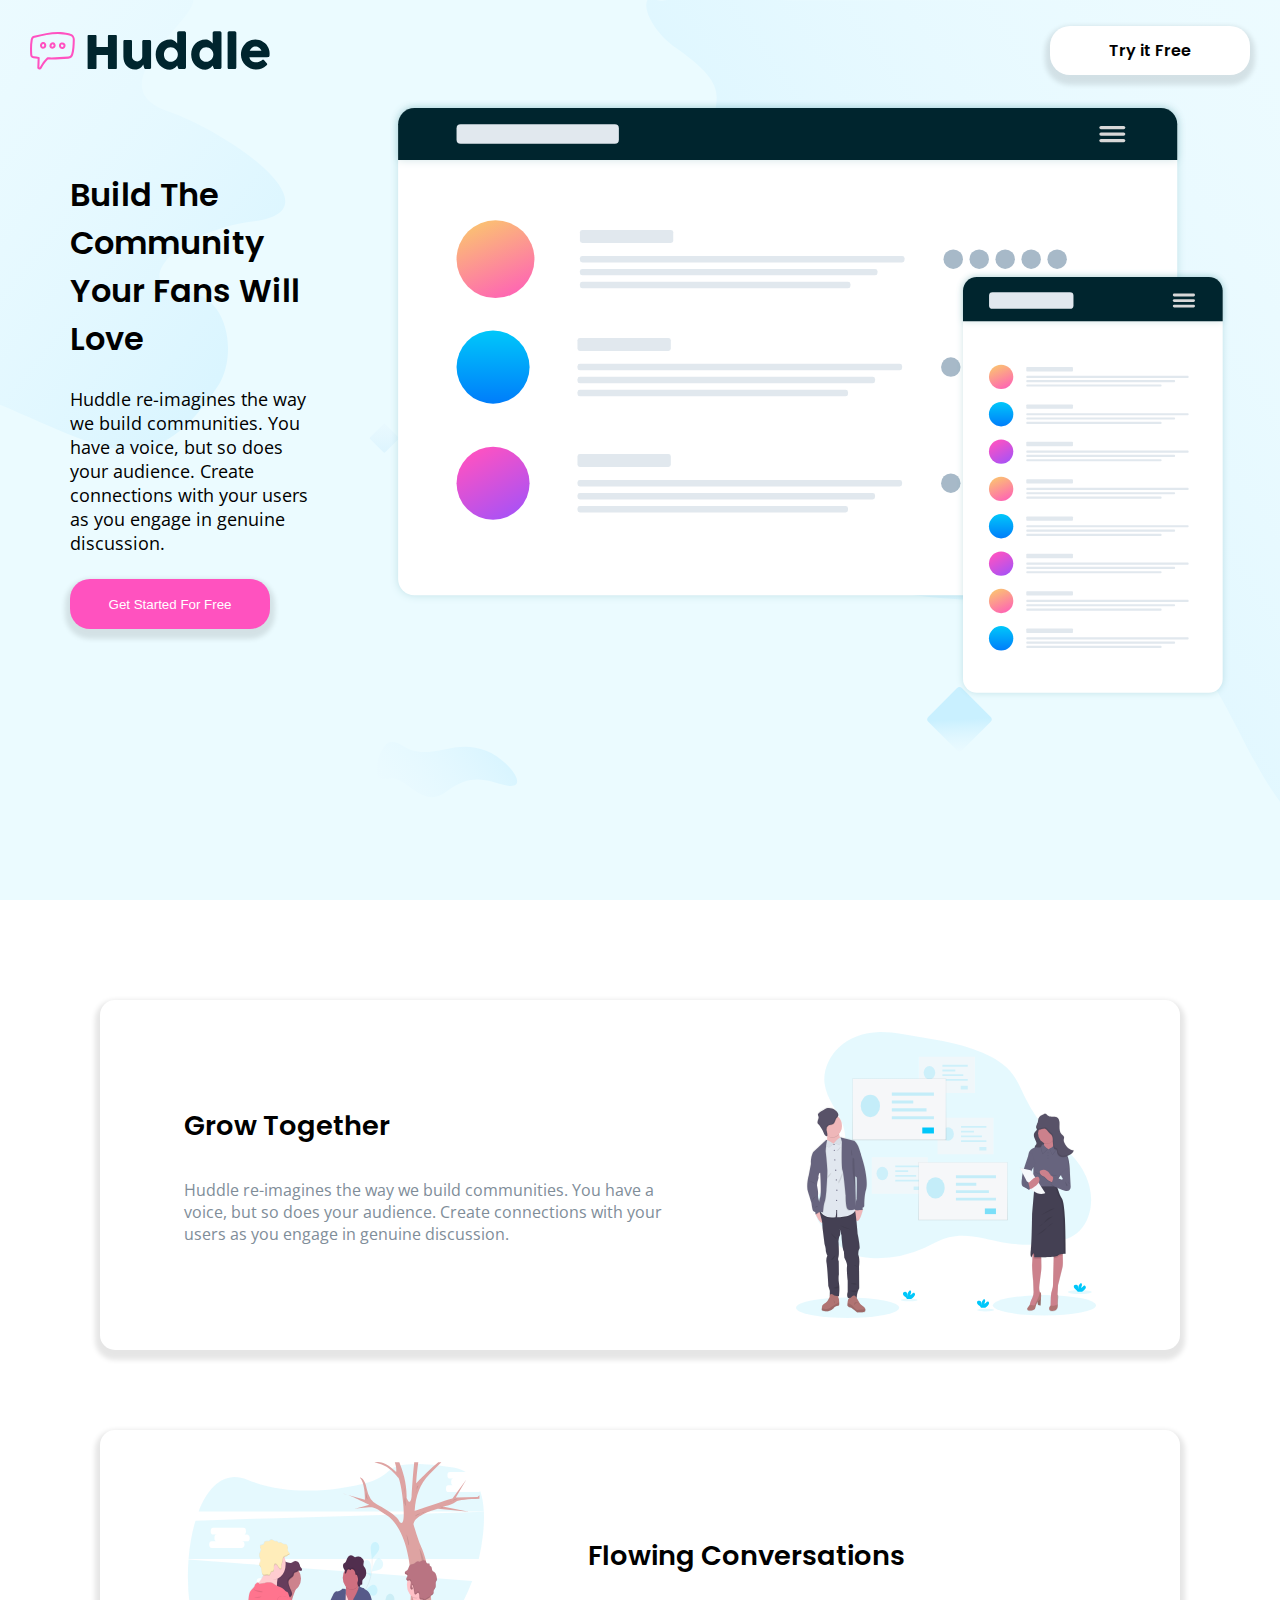
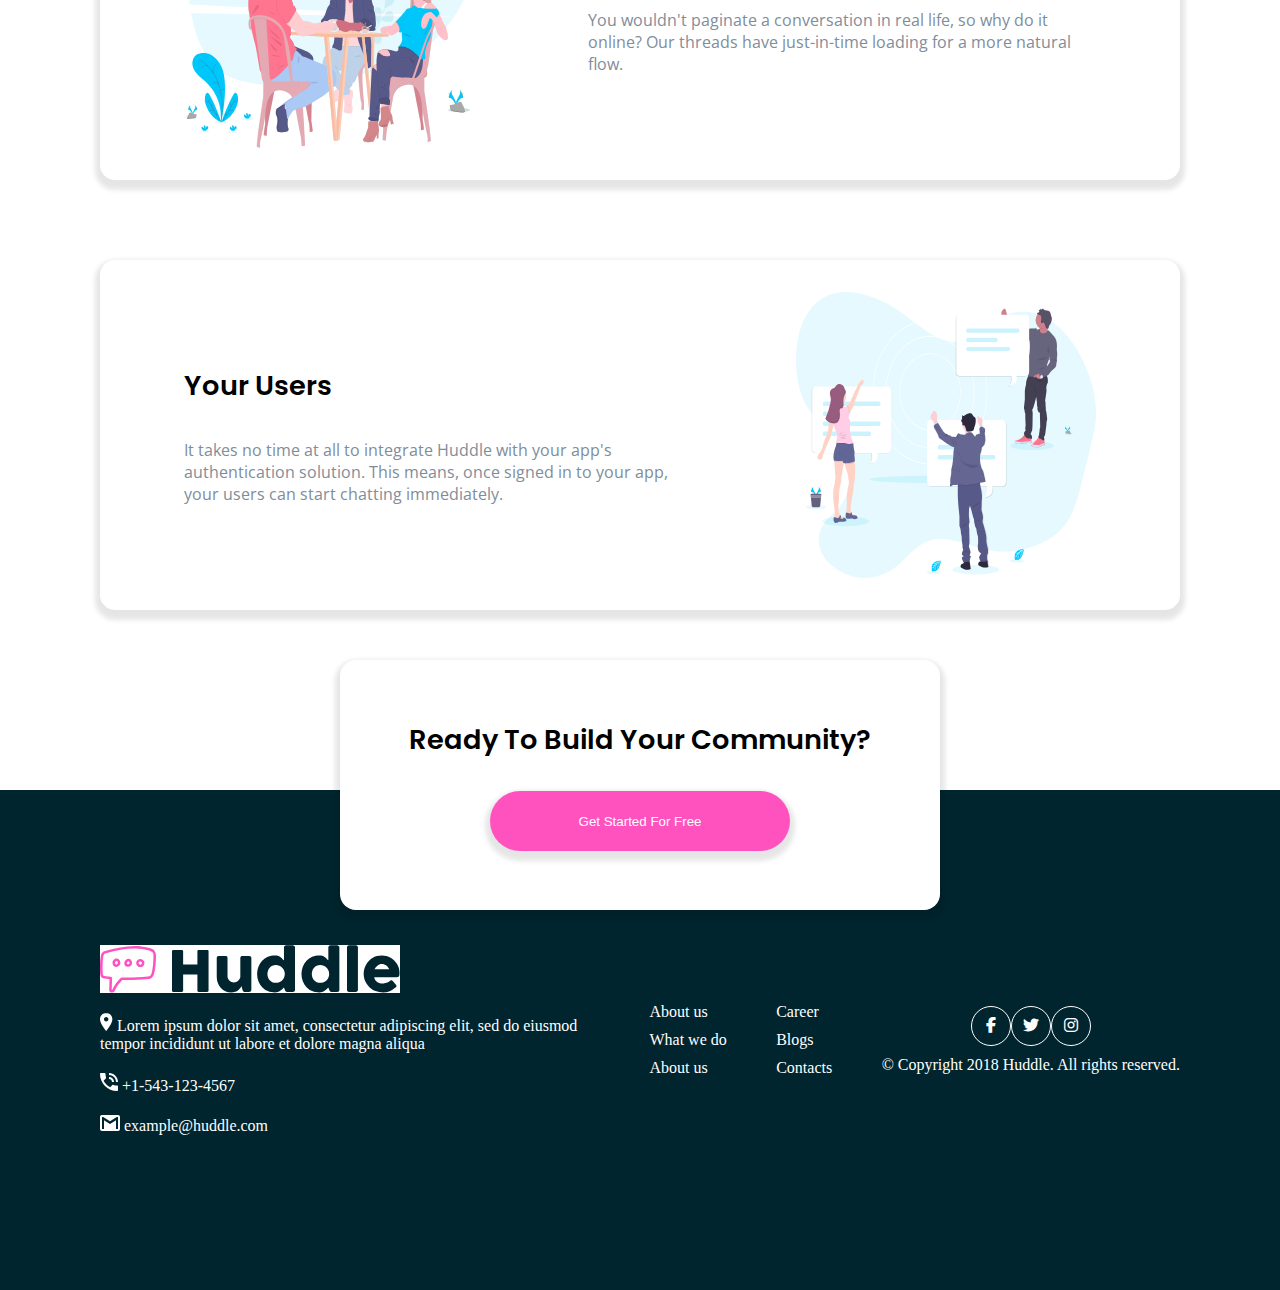
==== commit 7fb525ba: "Add files via upload" ====
--- a/index.html
+++ b/index.html
@@ -3,10 +3,11 @@
 <head>
   <meta charset="UTF-8">
   <meta name="viewport" content="width=device-width, initial-scale=1.0"> <!-- displays site properly based on user's device -->
-  <link rel="stylesheet" href="style.css">
   <link rel="icon" type="image/png" sizes="32x32" href="./images/favicon-32x32.png">
   <link rel="stylesheet" href="https://cdnjs.cloudflare.com/ajax/libs/font-awesome/6.4.0/css/all.min.css">
-  <title>Frontend Mentor | Huddle landing page with single introductory section</title>
+  <link rel="stylesheet" href="style.css">
+  
+  <title>Frontend Mentor | Huddle landing page with alternating feature blocks</title>
 
   <!-- Feel free to remove these styles or customise in your own stylesheet 👍 -->
   <style>
@@ -16,31 +17,155 @@
 </head>
 <body>
 
-  <header>
+  <header class="header">
     <nav class="navbar">
-      <img src="./images/logo.svg" alt="Huddle img logo">
+      <img src="./images/logo.svg" alt="Huddle Logo Img">
+      
+      <a href="">Try it Free</a>
     </nav>
 
     <div class="hero-container">
-      <img src="./images/illustration-mockups.svg" alt="img mockups">
-
-      <div class="description-container">
+      <div class="headline-container">
         <h1>Build The Community Your Fans Will Love</h1>
         <p>Huddle re-imagines the way we build communities. You have a voice, but so does your audience. 
-          Create connections with your users as you engage in genuine discussion.
+          Create connections with your users as you engage in genuine discussion.</p>
+        <button><a href="">Get Started For Free</a></button>
+      </div>
+      <img src="./images/illustration-mockups.svg" alt="" id="hero-img">
+    </div>
+  </header>
+
+  <div class="sub-container">
+    <div class="container">
+      <div class="sub">
+        <h1>Grow Together</h1>
+        <p>
+          Huddle re-imagines the way we build communities. You have a voice, but so does your audience. 
+          Create connections with your users as you engage in genuine discussion. 
         </p>
-        <a href="#register">Register</a>
+      </div>
+      <img src="./images/illustration-grow-together.svg" alt="">
+    </div>
+
+    <div class="container sub-fc">
+      <img src="./images/illustration-flowing-conversation.svg" alt="">
+      <div class="sub">
+        <h1>Flowing Conversations</h1>
+        <p>
+          You wouldn't paginate a conversation in real life, so why do it online? Our threads 
+          have just-in-time loading for a more natural flow.
+        </p>
       </div>
     </div>
 
-    <div class="footer">
-      <a href=""><i class="fa-brands fa-facebook-f"></i></a>
-      <a href=""><i class="fa-brands fa-twitter"></i></a>
-      <a href=""><i class="fa-brands fa-instagram"></i></a>
+    <div class="container">
+      <div class="sub">
+        <h1>Your Users</h1>
+        <p>
+          It takes no time at all to integrate Huddle with your app's authentication solution. 
+          This means, once signed in to your app, your users can start chatting immediately.
+        </p>
+      </div>
+      <img src="./images/illustration-your-users.svg" alt="">
     </div>
-  </header>
 
-  <!-- <footer>
+    <div class="sub-footer">
+      <h2>Ready To Build Your Community?</h2>
+      <button>Get Started For Free</button>
+    </div>
+  </div>
+
+  <footer class="footer">
+    <div class="info-container">
+      <img src="./images/logo.svg" alt="" id="footer-logo">
+      <p>
+        <img src="./images/icon-location.svg" alt="">
+        Lorem ipsum dolor sit amet, consectetur adipiscing elit, sed do eiusmod tempor 
+        incididunt ut labore et dolore magna aliqua
+      </p>
+
+      <p>
+        <img src="./images//icon-phone.svg" alt=""> +1-543-123-4567
+      </p>
+
+      <p><img src="./images/icon-email.svg" alt=""> example@huddle.com
+      </p>
+    </div>
+
+    <div class="navigate-container">
+      <ul>
+        <li><a href="">About us</a></li>
+        <li><a href="">What we do</a></li>
+        <li><a href="">About us</a></li>
+      </ul>
+    </div>
+
+    <div class="navigate-container">
+      <ul>
+        <li><a href="">Career</a></li>
+        <li><a href="">Blogs</a></li>
+        <li><a href="">Contacts</a></li>
+      </ul>
+    </div>
+
+    <div class="socialmed-container">
+      <div class="links">
+        <a href=""><i class="fa-brands fa-facebook-f"></i></a>
+        <a href=""><i class="fa-brands fa-twitter"></i></a>
+        <a href=""><i class="fa-brands fa-instagram"></i></a>
+      </div>
+
+      <div class="cr-container">
+        <p>&copy; Copyright 2018 Huddle. All rights reserved.</p>
+      </div>
+    </div>
+  </footer>
+
+  <!-- Try It Free
+
+  Build The Community Your Fans Will Love
+
+  Huddle re-imagines the way we build communities. You have a voice, but so does your audience. 
+  Create connections with your users as you engage in genuine discussion. 
+
+  Get Started For Free
+
+  Grow Together
+
+  Generate meaningful discussions with your audience and build a strong, loyal community. 
+  Think of the insightful conversations you miss out on with a feedback form. 
+
+  Flowing Conversations
+
+  You wouldn't paginate a conversation in real life, so why do it online? Our threads 
+  have just-in-time loading for a more natural flow.
+
+  Your Users
+
+  It takes no time at all to integrate Huddle with your app's authentication solution. 
+  This means, once signed in to your app, your users can start chatting immediately.
+
+  Ready To Build Your Community?
+
+  Get Started For Free
+
+  Lorem ipsum dolor sit amet, consectetur adipiscing elit, sed do eiusmod tempor 
+  incididunt ut labore et dolore magna aliqua
+
+  +1-543-123-4567
+  example@huddle.com
+
+  About Us
+  What We Do
+  FAQ
+
+  Career
+  Blog
+  Contact Us
+
+  &copy; Copyright 2018 Huddle. All rights reserved.
+
+  <footer>
     <p class="attribution">
       Challenge by <a href="https://www.frontendmentor.io?ref=challenge" target="_blank">Frontend Mentor</a>. 
       Coded by <a href="#">Your Name Here</a>.
--- a/style.css
+++ b/style.css
@@ -2,9 +2,6 @@
 
 /* font-family: 'Open Sans', sans-serif;
 font-family: 'Poppins', sans-serif; */
-
-/* - Violet: hsl(257, 40%, 49%)
-- Soft Magenta: hsl(300, 69%, 71%) */
 
 * {
     margin: 0;
@@ -15,156 +12,482 @@
 body {
     margin: 0;
     padding: 0;
-    background-color: hsl(257, 40%, 49%);
-}
-
-header {
-    background-image: url(./images/bg-desktop.svg);
+}
+
+.header {
+    background-color: hsl(193, 100%, 96%);
+    min-height: 100vh;
+    background-image: url(./images/bg-hero-desktop.svg);
+    background-position: center;
+    background-repeat: no-repeat;
     background-size: cover;
-    background-repeat: no-repeat;
-    background-position: center;
-    min-height: 100vh;
 }
 
 .navbar {
+    width: 100%;
     height: 100px;
     display: flex;
-    /* justify-content: space-around; */
-    align-items: center;
-}
-
-.navbar img {
-    height: 4rem;
-    margin-left: 1.5rem;
+    align-items: center;
+    justify-content: space-between;
+    padding: 0 30px;
+}
+
+.navbar a {
+    text-decoration: none;
+    width: 200px;
+    /* height:auto; */
+    background-color: #fff;
+    text-align: center;
+    padding: 12px;
+    border-radius: 20px;
+    font-size: 1rem;
+    color: black;
+    font-weight: 600;
+    box-shadow: 0 5px 5px 5px rgba(0, 0, 0, 0.1);
+    font-family: 'Poppins', sans-serif; ;
 }
 
 .hero-container {
     display: flex;
-    padding: 40px;
+    padding: 0 50px;
+    gap: 50px;
+}
+
+.headline-container {
+    display: flex;
+    flex-direction: column;
     justify-content: center;
-    justify-content: center;
-}
-
-.description-container {
-    display: flex;
-    flex-direction: column;
-    /* align-content: center; */
-    justify-content: center;
-    padding: 50px;
-}
-
-.description-container h1 {
-    font-size: 2.7rem;
+    gap: 1.5rem;
+    padding: 20px;
+ }
+
+ .headline-container h1 {
+    font-family: 'Poppins', sans-serif;
     font-weight: 600;
-    margin-bottom: 1rem;
-    font-family: 'Poppins', sans-serif;;
-}
-
-.description-container p {
+    font-size: 2rem;
+ }
+
+ .headline-container p {
     font-size: 1.1rem;
-    margin-bottom: 1.5rem;
     font-weight: 400;
     font-family: 'Open Sans', sans-serif;
-}
-
-.description-container a {
+ }
+
+ .headline-container button {
+    width: 200px;
     height: 50px;
-    width: 200px;
+    border-radius: 20px;
+    border: none;
+    background-color: hsl(322, 100%, 66%);
+    box-shadow: 0 5px 5px 5px rgba(0, 0, 0, 0.1);
+ }
+
+ .headline-container button:hover {
+    cursor: pointer;
+    background-color: hsl(360, 0, 50%);
+ }
+
+ .headline-container button a {
+    text-decoration: none;
+    color: #fff;
+ }
+
+ #hero-img {
+    height: 600px;
+}
+
+.sub-container{
+    padding: 100px;
+    display: flex;
+    align-items: center;
+    flex-direction: column;
+    gap: 80px;
+    position: relative;
+    margin-bottom: 80px;
+}
+
+.container {
+    margin: 0 auto;
+    height: 350px;
+    width: 100%;
+    border-radius: 15px;
+    display: flex;
+    padding: 2rem;
+    justify-content: space-around;
+    box-shadow: 0 5px 5px 5px rgba(0, 0, 0, 0.1);
+}
+
+.container img {
+    width: 300px;
+}
+
+.sub {
+    display: flex;
+    flex-direction: column;
+    justify-content: center;
+    gap: 2rem;
+    width: 50%;
+}
+
+.sub h1 {
+    font-family: 'Poppins', sans-serif;
+    font-weight: 600;
+    font-size: 1.7rem;
+}
+
+.sub p {
+    font-size: 1rem;
+    font-weight: 400;
+    font-family: 'Open Sans', sans-serif;
+    color: hsl(208, 11%, 55%);
+}
+
+.sub-footer {
+    position: absolute;
+    bottom: -200px;
+    height: 250px;
+    text-align: center;
+    box-shadow: 0 5px 5px 5px rgba(0, 0, 0, 0.1);
+    display: flex;
+    justify-content: center;
+    flex-direction: column;
+    width: 600px;
+    margin: 0 auto;
     background-color: #fff;
-    border-radius: 20px;
-    /* text-align: center; */
+    border-radius: 1rem;
+    align-items: center;
+    gap: 30px;
+    
+}
+
+.sub-footer h2 {
+    font-family: 'Poppins', sans-serif;
+    font-weight: 600;
+    font-size: 1.7rem;
+}
+
+.sub-footer button {
+    width: 300px;
+    height: 60px;
+    text-align: center;
+    border-radius: 40px;
+    border: none;
+    box-shadow: 0 5px 5px 5px rgba(0, 0, 0, 0.1);
+    background-color: hsl(322, 100%, 66%);
+    color: #fff;
+    
+}
+
+.footer {
+    height: 500px;
+    background-color: hsl(192, 100%, 9%);
+    padding: 100px;
+    display: flex;
+    align-items: center;
+    justify-content: space-between;
+    color: #fff;
+}
+
+.info-container {
+    display: flex;
+    flex-direction: column;
+    gap: 20px;
+    width: 500px;
+}
+
+#footer-logo{
+    width: 300px;
+    background-color: #fff;
+}
+
+.navigate-container ul {
+    display: flex;
+    flex-direction: column;
+    gap: 10px;
+}
+
+.navigate-container ul li {
+    list-style: none;
+}
+
+.navigate-container ul li a {
+    color: #fff;
     text-decoration: none;
-    font-size: 1.3rem;
-    display: flex;
-    align-items: center;
+}
+
+.socialmed-container {
+    display: flex;
+    flex-direction: column;
     justify-content: center;
-    font-weight: 400;
-    box-shadow: 0px 5px 5px 5px rgba(0, 0, 0, 0.1);
-}
-
-.description-container a:hover {
-    background-color: rgba(240, 240, 240);
-}
-
-.description-container a:active {
-    color: #fff;
-    background-color: hsl(300, 69%, 71%);
-}
-
-p, h1 {
-    color: #fff;
-}
-
-.footer {
-    display: flex;
-    align-items: center;
-    justify-content: end;
-    margin-right: 70px;
-    gap: 20px;
-}
-
-.footer a {
-    width: 50px;
-    height: 50px;
-    font-size: 1.5rem;
+    gap: 10px;
+    align-content: space-between;
+}
+
+.links {
+    display: flex;
+    align-items: center;
+    justify-content: center;
+}
+
+.socialmed-container a {
     border-radius: 50%;
     border: 1px solid #fff;
+    height: 40px;
+    width: 40px;
     text-align: center;
-    display: flex;
-    align-items: center;
-    justify-content: center;
-    text-decoration: none;
-    color: #fff;
-}
-
-.footer a:active {
-    color: #fff;
-    background-color: hsl(300, 69%, 71%);
-}
-
-.footer a:hover {
-    background-color: rgba(240, 240, 240);
-    color: hsl(257, 40%, 49%);
-}
-
-@media screen and (max-width: 376px) {
-    header {
-        background-image: url(./images/bg-mobile.svg);
-        background-size: cover;
-        background-repeat: no-repeat;
-        background-position: center;
-    }
+    align-items: center;
+    padding: 10px;
+    color: white;
+}
+
+
+/* Mobile Device */
+
+/* @media screen and (min-width: 320px) and (max-width: 480px) {
+    .header {
+        background-image: url(./images/bg-hero-mobile.svg);
+    }
+
+    .navbar {
+        padding: 0;
+        justify-content: space-around;
+        
+    }
+
     .navbar img {
+        width: 100px;
+
+    }
+
+    .navbar a {
+        width: 150px;
+        height: 40px;
+        padding: 8px;
+        font-size: 15px;
+    }
+
+    .hero-container {
+        flex-direction: column;
+        text-align: center;
+        padding: 30px;
+    }
+
+    .headline-container {
+        gap: 1rem;
+        padding: 10px;
+        align-items: center;
+    }
+
+    .headline-container h1 {
+        font-size: 1.6rem;
+    }
+
+    .headline-container p {
+        font-size: 0.9rem;
+    }
+
+    #hero-img {
+        height: auto;
+    }
+
+    section 
+
+    section { 
+        gap: 50px;
+        padding: 20px;
+    }
+
+    .sub-container {
+        padding: 30px;
+    }
+
+    .container {
+        height: 500px;
+        flex-direction: column;
+        gap: 20px;
+        justify-content: center;
+        align-items: center;
+        text-align: center;
+        flex-direction: column-reverse;
+        padding: 10px;
+    }
+
+    .container img {
+        width: 200px;
+    }
+
+    .sub {
+        gap: 1.5rem;
+        width: 100%;
+    }
+
+    .sub-fc {
+        flex-direction: column;
+    }
+
+    .sub-footer {
+        bottom: -200px;
+        height: 200px;
+        width: 300px;
+        gap: 20px;
+        padding: 30px;
+    }
+
+    .sub-footer h2 {
+        font-size: 1.5rem
+    }
+
+    .sub-footer button {
+        width: 200px;
+    }
+
+     Footer
+
+    .footer {
+        height: auto;
+        padding: 150px 30px 50px 30px;
+        flex-direction: column;
+        align-content: space-between;
+        gap: 20px;
+        justify-content: center;
+        align-items: start;
+    }
+
+    .info-container {
+        width: 200px;
+    }
+
+    #footer-logo {
         height: 50px;
         width: 200px;
-    }
+        box-shadow: none;
+    }
+} */
+
+
+/* Mobile Devices */
+
+@media screen and (min-width: 320px) and (max-width: 480px) {
+    .header {
+        background-image: url(./images/bg-hero-mobile.svg);
+    }
+
+    .navbar {
+        width: 100%;
+        padding: 0;
+        justify-content: space-around;
+    }
+
+    .navbar img {
+        width: 100px;
+    }
+
+    .navbar a {
+        width: 150px;
+        height: 50px;
+    }
+
     .hero-container {
         flex-direction: column;
+        text-align: center;
+        padding: 20px;
+        justify-content: center;
+    }
+
+    .headline-container {
+        justify-content: center;
+        align-items: center;
+    }
+
+    .headline-container h1 {
+        font-size: 1.5rem;
+    }
+
+    .headline-container button {
+        height: 50px;
+        width: 200px;
+    }
+
+    #hero-img {
+        height: auto;
+    }
+
+    /* Section */
+
+    section { 
+        gap: 50px;
+        padding: 20px;
+    }
+
+    .sub-container {
         padding: 30px;
     }
 
-    .description-container {
+    .container {
+        height: 500px;
+        flex-direction: column;
+        gap: 20px;
+        justify-content: center;
+        align-items: center;
+        text-align: center;
+        flex-direction: column-reverse;
+        padding: 10px;
+    }
+
+    .container img {
+        width: 200px;
+    }
+
+    .sub {
+        gap: 1.5rem;
+        width: 100%;
+    }
+
+    .sub-fc {
+        flex-direction: column;
+    }
+
+    .sub-footer {
+        bottom: -200px;
+        height: 200px;
+        width: 300px;
+        gap: 20px;
         padding: 30px;
-        gap: 1rem;
-        text-align: center;
-        align-items: center;
-    }
-
-    .description-container h1 {
-        font-size: 2.2rem;
-    }
+    }
+
+    .sub-footer h2 {
+        font-size: 1.5rem
+    }
+
+    .sub-footer button {
+        width: 200px;
+    }
+
+    /* footer */
 
     .footer {
-        text-align: center;
-        margin: 0;
-        justify-content: center;
-        align-items: center;
-    }
-
-    .footer a {
-        font-size: 1rem;
-        height: 40px;
-        width: 40px;
-    }
-
-}+        height: auto;
+        padding: 150px 30px 50px 30px;
+        flex-direction: column;
+        align-content: space-between;
+        gap: 20px;
+        justify-content: center;
+        align-items: start;
+    }
+
+    .info-container {
+        width: 200px;
+    }
+
+    #footer-logo {
+        height: 50px;
+        width: 200px;
+        box-shadow: none;
+    }
+
+    .socialmed-container {
+        text-align: center
+    }
+}
+
+/* Ipad/Tablets */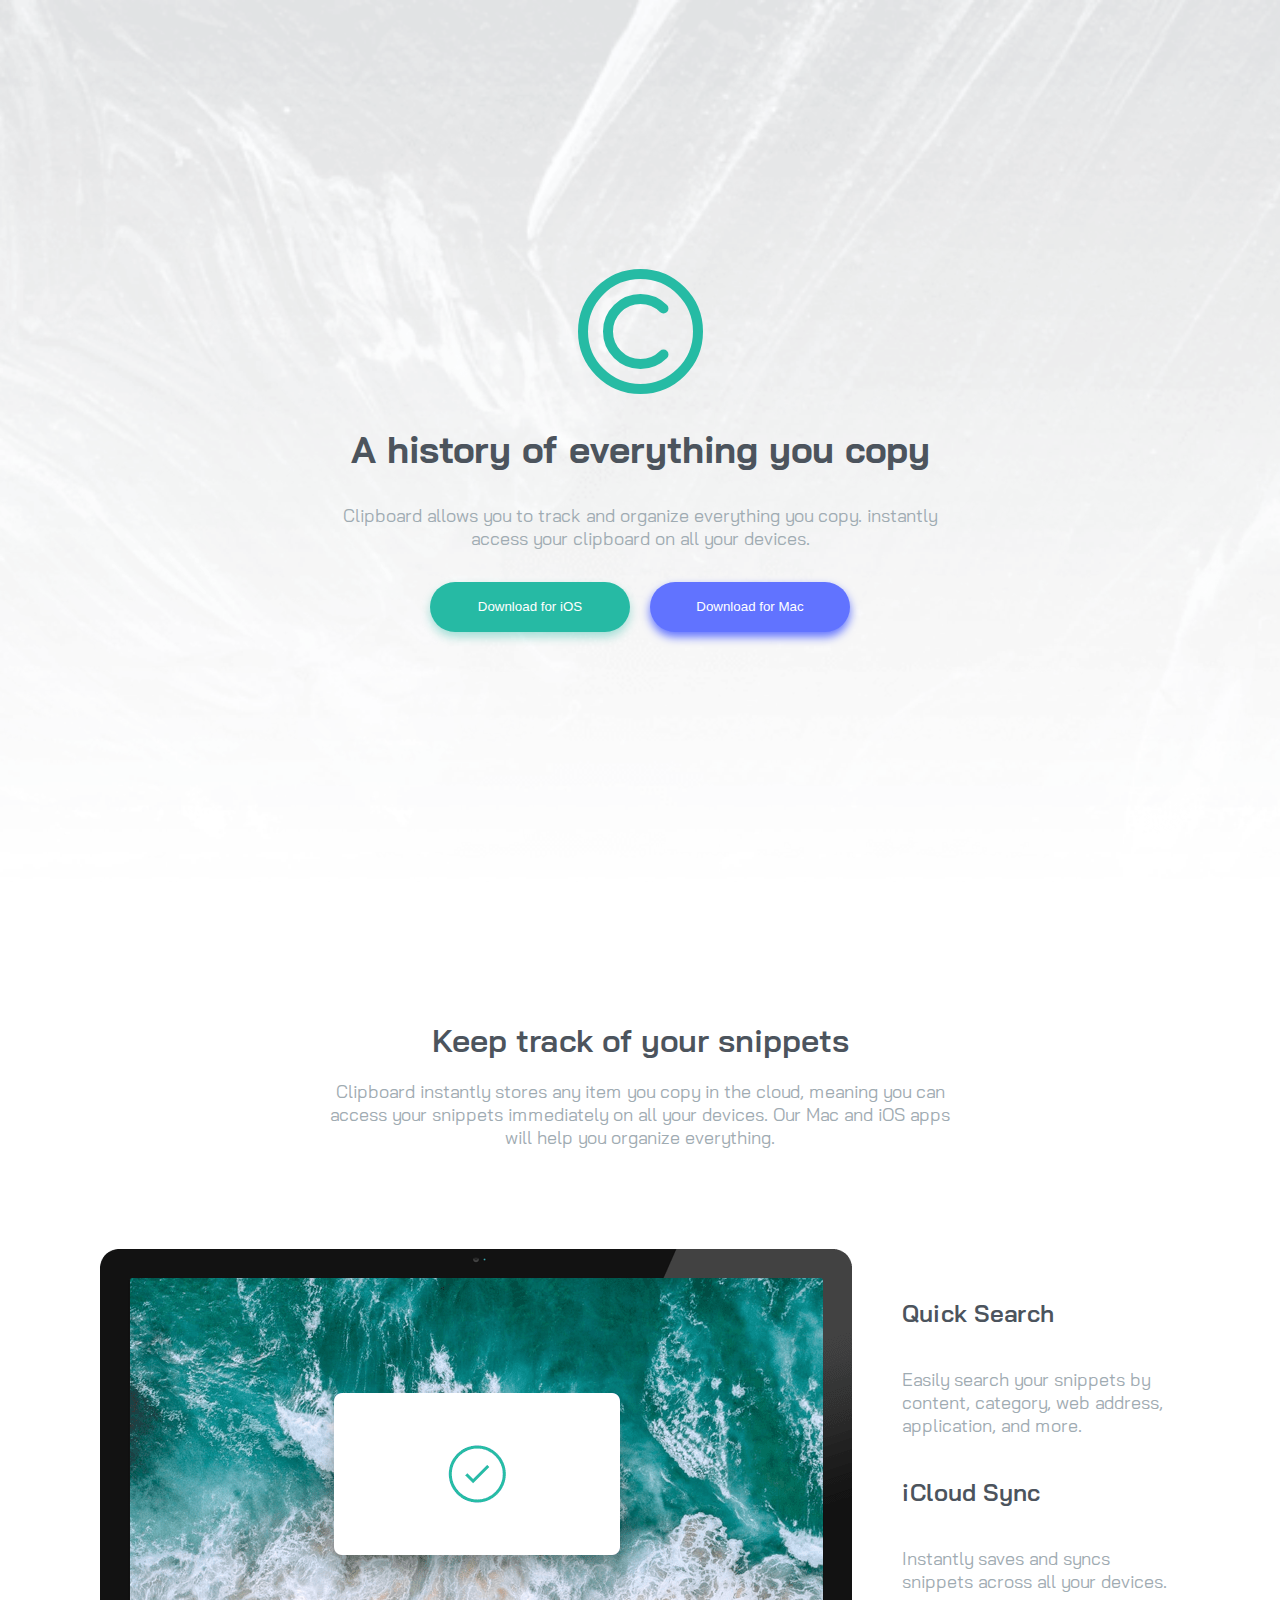
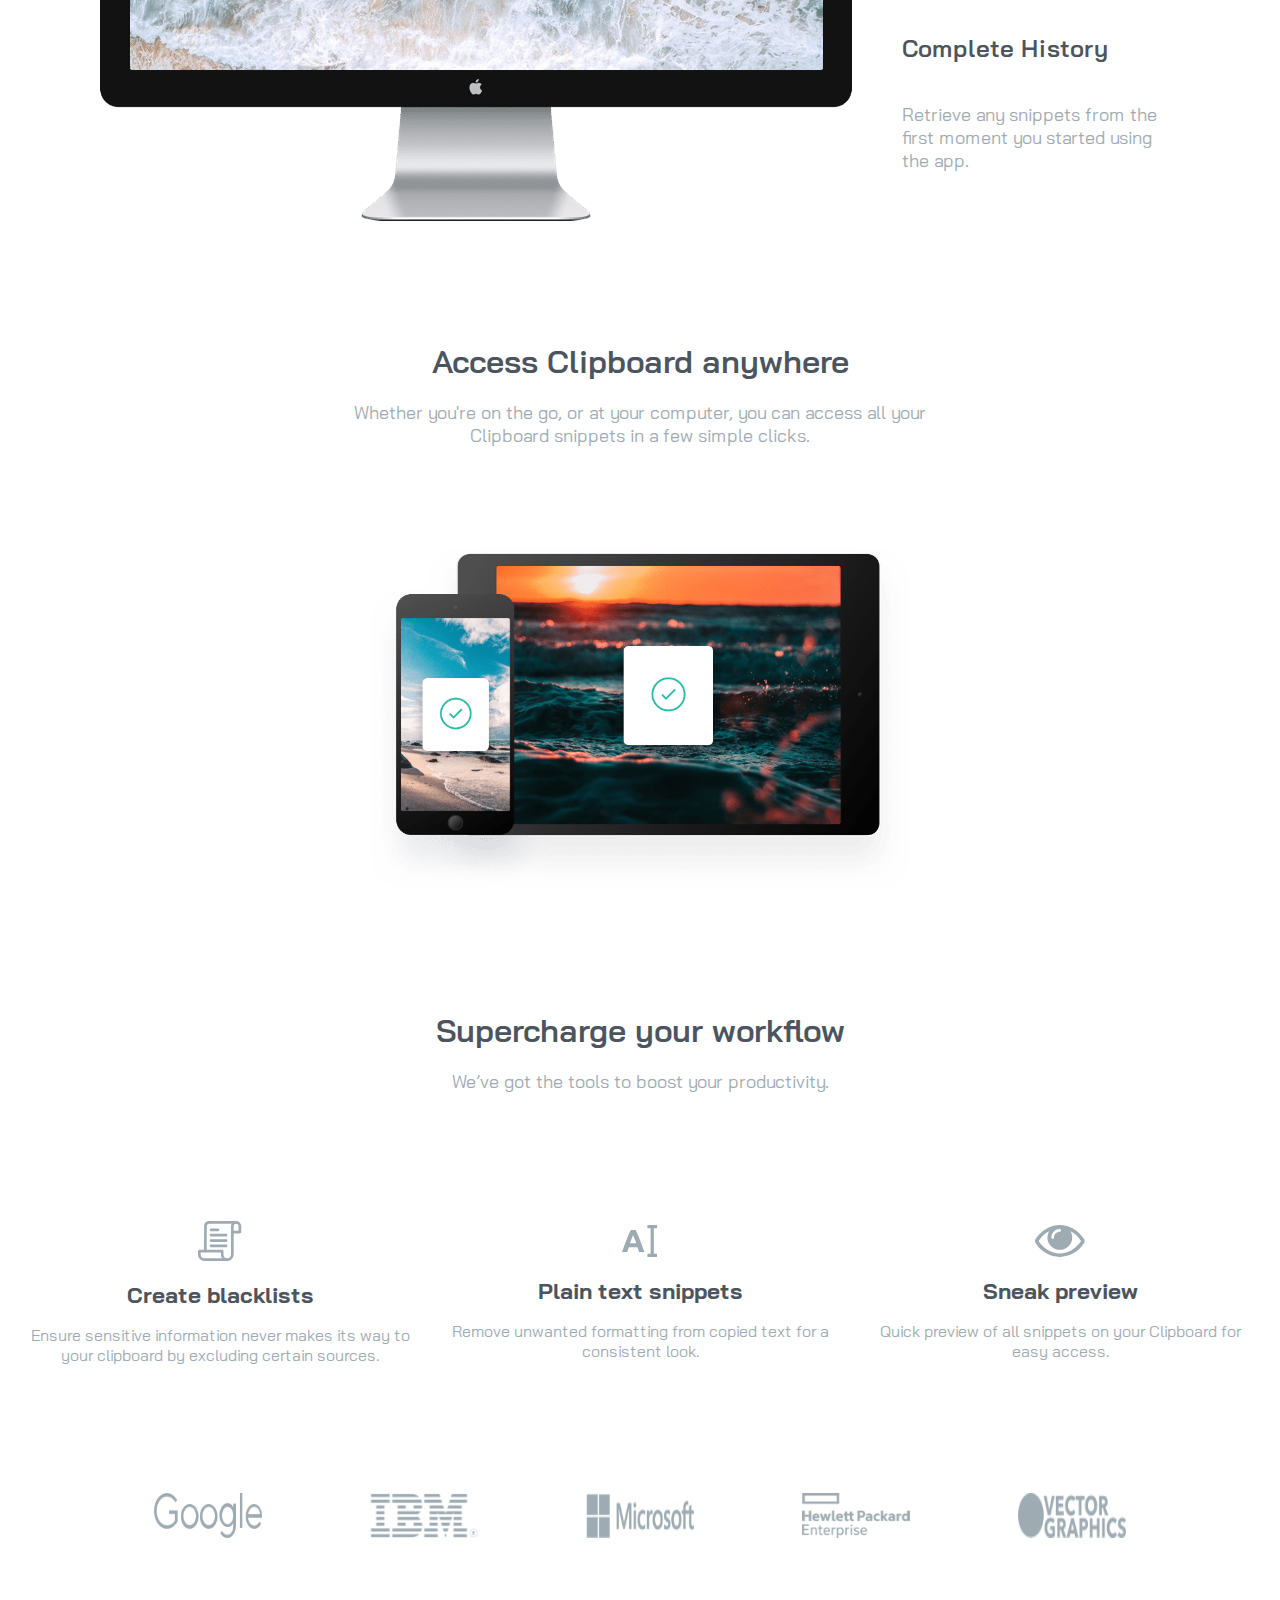
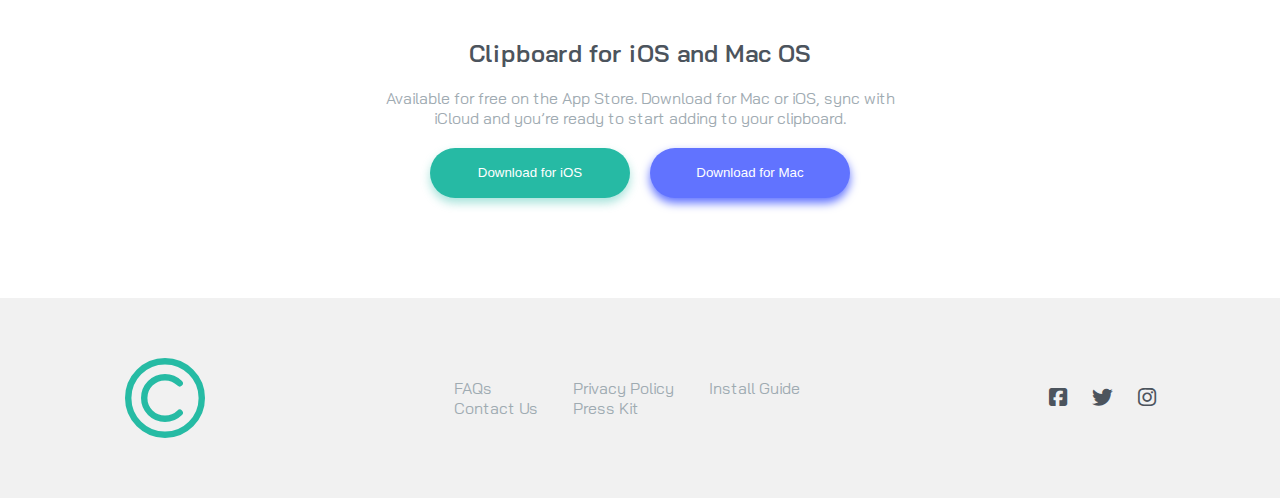
==== commit f6a9963c: "Add files via upload" ====
--- a/index.html
+++ b/index.html
@@ -3,11 +3,11 @@
 <head>
   <meta charset="UTF-8">
   <meta name="viewport" content="width=device-width, initial-scale=1.0"> <!-- displays site properly based on user's device -->
+  <link rel="stylesheet" href="style.css">
   <link rel="icon" type="image/png" sizes="32x32" href="./images/favicon-32x32.png">
   <link rel="stylesheet" href="https://cdnjs.cloudflare.com/ajax/libs/font-awesome/6.4.0/css/all.min.css">
-  <link rel="stylesheet" href="style.css">
   
-  <title>Frontend Mentor | Huddle landing page with alternating feature blocks</title>
+  <title>Frontend Mentor | Clipboard landing page</title>
 
   <!-- Feel free to remove these styles or customise in your own stylesheet 👍 -->
   <style>
@@ -18,158 +18,149 @@
 <body>
 
   <header class="header">
-    <nav class="navbar">
-      <img src="./images/logo.svg" alt="Huddle Logo Img">
+    <div class="title">
+      <img src="./images/logo.svg" alt="">
+      <h1>A history of everything you copy</h1>
+      <p>
+        Clipboard allows you to track and organize everything you copy. 
+        instantly access your clipboard on all your devices.
+      </p>
       
-      <a href="">Try it Free</a>
-    </nav>
-
-    <div class="hero-container">
-      <div class="headline-container">
-        <h1>Build The Community Your Fans Will Love</h1>
-        <p>Huddle re-imagines the way we build communities. You have a voice, but so does your audience. 
-          Create connections with your users as you engage in genuine discussion.</p>
-        <button><a href="">Get Started For Free</a></button>
+      <div class="dl-container">
+        <button class="dl dl-ios">Download for iOS</button>
+        <button class="dl dl-mac">Download for Mac</button>
       </div>
-      <img src="./images/illustration-mockups.svg" alt="" id="hero-img">
-    </div>
+   </div>
   </header>
 
-  <div class="sub-container">
-    <div class="container">
-      <div class="sub">
-        <h1>Grow Together</h1>
-        <p>
-          Huddle re-imagines the way we build communities. You have a voice, but so does your audience. 
-          Create connections with your users as you engage in genuine discussion. 
-        </p>
-      </div>
-      <img src="./images/illustration-grow-together.svg" alt="">
+  <div class="main">
+    <div class="sub-title-container">
+      <h2>Keep track of your snippets</h2>
+      <p>
+        Clipboard instantly stores any item you copy in the cloud, 
+        meaning you can access your snippets immediately on all your 
+        devices. Our Mac and iOS apps will help you organize everything.
+      </p>
     </div>
 
-    <div class="container sub-fc">
-      <img src="./images/illustration-flowing-conversation.svg" alt="">
-      <div class="sub">
-        <h1>Flowing Conversations</h1>
+    <div class="snippet-container">
+      <img src="./images/image-computer.png" alt="" id="comp-img">
+
+      <div class="snippet-features-container">
+        <h3>Quick Search</h3>
         <p>
-          You wouldn't paginate a conversation in real life, so why do it online? Our threads 
-          have just-in-time loading for a more natural flow.
+          Easily search your snippets by content, category, web address, application, and more.
+        </p>
+
+        <h3>iCloud Sync</h3>
+        <p>
+          Instantly saves and syncs snippets across all your devices.
+        </p>
+
+        <h3>Complete History</h3>
+        <p>
+          Retrieve any snippets from the first moment you started using the app.
         </p>
       </div>
     </div>
 
-    <div class="container">
-      <div class="sub">
-        <h1>Your Users</h1>
+    <div class="sub-title-container">
+      <h2>Access Clipboard anywhere</h2>
+      <p>
+        Whether you're on the go, or at your computer, you can access all your Clipboard 
+        snippets in a few simple clicks.
+      </p>
+    </div>
+
+    <div class="clipboard-container">
+      <img src="./images/image-devices.png" alt="">
+    </div>
+
+    <div class="sub-title-container">
+      <h2>Supercharge your workflow</h2>
+      <p>
+        We’ve got the tools to boost your productivity.
+      </p>
+    </div>
+
+    <div class="tools-container">
+      <div class="card">
+        <div class="card-img-container">
+          <img src="./images/icon-blacklist.svg" alt="">
+        </div>
+        <h3>Create blacklists</h3>
         <p>
-          It takes no time at all to integrate Huddle with your app's authentication solution. 
-          This means, once signed in to your app, your users can start chatting immediately.
+          Ensure sensitive information never makes its way to your clipboard by excluding certain sources.
         </p>
       </div>
-      <img src="./images/illustration-your-users.svg" alt="">
+
+      <div class="card">
+        <div class="card-img-container">
+          <img src="./images/icon-text.svg" alt="">
+        </div>
+        <h3>Plain text snippets</h3>
+        <p>
+          Remove unwanted formatting from copied text for a consistent look.
+        </p>
+      </div>
+
+      <div class="card">
+        <div class="card-img-container">
+          <img src="./images/icon-preview.svg " alt="">
+        </div>
+        <h3>Sneak preview</h3>
+        <p>
+          Quick preview of all snippets on your Clipboard for easy access.
+        </p>
+      </div>
     </div>
 
-    <div class="sub-footer">
-      <h2>Ready To Build Your Community?</h2>
-      <button>Get Started For Free</button>
+    <div class="company-container">
+      <img src="./images/logo-google.png" alt="">
+      <img src="./images/logo-ibm.png" alt="">
+      <img src="./images/logo-microsoft.png" alt="">
+      <img src="./images/logo-hp.png" alt="">
+      <img src="./images/logo-vector-graphics.png" alt="">
     </div>
+
+    <div class="clipboard-container">
+      <h4>Clipboard for iOS and Mac OS</h4>
+      <p>
+        Available for free on the App Store. Download for Mac or iOS, sync with iCloud 
+        and you’re ready to start adding to your clipboard.
+      </p>
+      
+      <div class="dl-container">
+        <button class="dl dl-ios">Download for iOS</button>
+        <button class="dl dl-mac">Download for Mac</button>
+      </div>
+   </div>
   </div>
 
   <footer class="footer">
-    <div class="info-container">
-      <img src="./images/logo.svg" alt="" id="footer-logo">
-      <p>
-        <img src="./images/icon-location.svg" alt="">
-        Lorem ipsum dolor sit amet, consectetur adipiscing elit, sed do eiusmod tempor 
-        incididunt ut labore et dolore magna aliqua
-      </p>
+    <img src="./images/logo.svg" alt="">
 
-      <p>
-        <img src="./images//icon-phone.svg" alt=""> +1-543-123-4567
-      </p>
+    <div class="links">
+      <ul>
+        <li><a href="">FAQs</a></li>
+        <li><a href="">Contact Us</a></li>
+      </ul>
 
-      <p><img src="./images/icon-email.svg" alt=""> example@huddle.com
-      </p>
-    </div>
+      <ul>
+        <li><a href="">Privacy Policy</a></li>
+        <li><a href="">Press Kit</a></li>
+      </ul>
 
-    <div class="navigate-container">
       <ul>
-        <li><a href="">About us</a></li>
-        <li><a href="">What we do</a></li>
-        <li><a href="">About us</a></li>
+        <li><a href="">Install Guide</a></li>
       </ul>
     </div>
 
-    <div class="navigate-container">
-      <ul>
-        <li><a href="">Career</a></li>
-        <li><a href="">Blogs</a></li>
-        <li><a href="">Contacts</a></li>
-      </ul>
-    </div>
-
-    <div class="socialmed-container">
-      <div class="links">
-        <a href=""><i class="fa-brands fa-facebook-f"></i></a>
-        <a href=""><i class="fa-brands fa-twitter"></i></a>
-        <a href=""><i class="fa-brands fa-instagram"></i></a>
-      </div>
-
-      <div class="cr-container">
-        <p>&copy; Copyright 2018 Huddle. All rights reserved.</p>
-      </div>
+    <div class="social-links">
+      <a class="fa-brands fa-square-facebook"></a>
+      <a class="fa-brands fa-twitter"></a>
+      <a class="fa-brands fa-instagram"></a>
     </div>
   </footer>
-
-  <!-- Try It Free
-
-  Build The Community Your Fans Will Love
-
-  Huddle re-imagines the way we build communities. You have a voice, but so does your audience. 
-  Create connections with your users as you engage in genuine discussion. 
-
-  Get Started For Free
-
-  Grow Together
-
-  Generate meaningful discussions with your audience and build a strong, loyal community. 
-  Think of the insightful conversations you miss out on with a feedback form. 
-
-  Flowing Conversations
-
-  You wouldn't paginate a conversation in real life, so why do it online? Our threads 
-  have just-in-time loading for a more natural flow.
-
-  Your Users
-
-  It takes no time at all to integrate Huddle with your app's authentication solution. 
-  This means, once signed in to your app, your users can start chatting immediately.
-
-  Ready To Build Your Community?
-
-  Get Started For Free
-
-  Lorem ipsum dolor sit amet, consectetur adipiscing elit, sed do eiusmod tempor 
-  incididunt ut labore et dolore magna aliqua
-
-  +1-543-123-4567
-  example@huddle.com
-
-  About Us
-  What We Do
-  FAQ
-
-  Career
-  Blog
-  Contact Us
-
-  &copy; Copyright 2018 Huddle. All rights reserved.
-
-  <footer>
-    <p class="attribution">
-      Challenge by <a href="https://www.frontendmentor.io?ref=challenge" target="_blank">Frontend Mentor</a>. 
-      Coded by <a href="#">Your Name Here</a>.
-    </p>
-  </footer> -->
 </body>
 </html>--- a/style.css
+++ b/style.css
@@ -1,7 +1,4 @@
-@import url('https://fonts.googleapis.com/css2?family=Fraunces:wght@400;500;700&family=Montserrat:wght@400;500;700&family=Open+Sans:wght@300;400;600&family=Poppins:wght@300;400;500&family=Roboto:wght@100;300;400;700;900&display=swap');
-
-/* font-family: 'Open Sans', sans-serif;
-font-family: 'Poppins', sans-serif; */
+@import url('https://fonts.googleapis.com/css2?family=Bai+Jamjuree:wght@400;600&family=Fraunces:wght@400;500;700&family=Montserrat:wght@400;500;700&family=Open+Sans:wght@300;400;600&family=Poppins:wght@300;400;500&family=Roboto:wght@100;300;400;700;900&display=swap');
 
 * {
     margin: 0;
@@ -14,480 +11,366 @@
     padding: 0;
 }
 
+h1, h2, h3, h4 {
+    font-family: 'Bai Jamjuree', sans-serif;
+    color: hsl(210, 10%, 33%);
+}
+
+p {
+    font-family: 'Bai Jamjuree', sans-serif;
+}
+
 .header {
-    background-color: hsl(193, 100%, 96%);
-    min-height: 100vh;
-    background-image: url(./images/bg-hero-desktop.svg);
+    background-image: url(./images/bg-header-desktop.png);
     background-position: center;
     background-repeat: no-repeat;
     background-size: cover;
-}
-
-.navbar {
-    width: 100%;
-    height: 100px;
-    display: flex;
-    align-items: center;
-    justify-content: space-between;
-    padding: 0 30px;
-}
-
-.navbar a {
-    text-decoration: none;
+    display: flex;
+    flex-direction: column;
+    text-align: center;
+    justify-content: center;
+    align-items: center;
+    /* padding: 50px; */
+    min-height: 100vh;
+}
+
+.title {
+    height: 500px;
+    width: 600px;
+    display: flex;
+    flex-direction: column;
+    justify-content: center;
+    align-items: center;
+    text-align: center;
+    gap: 2rem;
+}
+
+.title img {
+    height: 125px;
+    width: 125px;
+}
+
+.title h1 {
+    font-family: 'Bai Jamjuree', sans-serif;
+    font-size: 2.3rem;
+    color: hsl(210, 10%, 33%);
+}
+
+.title p {
+    font-size: 18px;
+    color: hsl(201, 11%, 66%);
+}
+
+.dl {
+    height: 50px;
     width: 200px;
-    /* height:auto; */
-    background-color: #fff;
+    border-radius: 25px;
+    border: none;
+    cursor: pointer;
+}
+
+.dl-container {
+    display: flex;
+    align-items: center;
+    justify-content: center;
+    gap: 20px;
+}
+
+.dl-ios {
+    background-color: hsl(171, 66%, 44%);
+    color: #fff;
+    box-shadow: 0 5px 10px 0px hsla(171, 66%, 44%, 0.4);
+}
+
+.dl-mac {
+    background-color: hsl(233, 100%, 69%);
+    color: #fff;
+    box-shadow: 0 5px 10px 0px hsla(233, 100%, 69%, 04);
+}
+
+
+.main {
+    display: flex;
+    align-items: center;
+    flex-direction: column;
+    padding: 100px;
     text-align: center;
-    padding: 12px;
-    border-radius: 20px;
-    font-size: 1rem;
-    color: black;
-    font-weight: 600;
-    box-shadow: 0 5px 5px 5px rgba(0, 0, 0, 0.1);
-    font-family: 'Poppins', sans-serif; ;
-}
-
-.hero-container {
-    display: flex;
-    padding: 0 50px;
-    gap: 50px;
-}
-
-.headline-container {
-    display: flex;
-    flex-direction: column;
-    justify-content: center;
-    gap: 1.5rem;
-    padding: 20px;
- }
-
- .headline-container h1 {
-    font-family: 'Poppins', sans-serif;
+    gap: 100px
+}
+
+.sub-title-container { 
+    width: 60%;
+}
+
+.sub-title-container h2{
     font-weight: 600;
     font-size: 2rem;
- }
-
- .headline-container p {
-    font-size: 1.1rem;
+    margin: 20px 0;
+}
+
+.sub-title-container p {
+    font-size: 18px;
+    color: hsl(201, 11%, 66%);
+}
+
+.snippet-container {
+    display: flex;
+    flex-direction: row;
+    gap: 50px;
+}
+
+.snippet-features-container {
+    display: flex;
+    flex-direction: column;
+    align-content: center;
+    justify-content: center;
+    gap: 40px;
+    width: 50%;
+    text-align: start;
+}
+
+.snippet-features-container h3 {
+    font-size: 1.5rem;
+    font-family: 'Bai Jamjuree', sans-serif;
+    color: hsl(210, 10%, 33%);
+    font-weight: 600;
+}
+
+.snippet-features-container p {
+    font-size: 18px;
+    color: hsl(201, 11%, 66%);
     font-weight: 400;
-    font-family: 'Open Sans', sans-serif;
- }
-
- .headline-container button {
-    width: 200px;
-    height: 50px;
-    border-radius: 20px;
-    border: none;
-    background-color: hsl(322, 100%, 66%);
-    box-shadow: 0 5px 5px 5px rgba(0, 0, 0, 0.1);
- }
-
- .headline-container button:hover {
-    cursor: pointer;
-    background-color: hsl(360, 0, 50%);
- }
-
- .headline-container button a {
+}
+
+.tools-container {
+    display: flex;
+    flex-direction: row;
+    justify-content: center;
+    gap: 20px;
+}
+
+.card {
+    width: 400px;
+    height: 200px;
+    text-align: center;
+    display: flex;
+    flex-direction: column;
+    gap: 1rem;
+    align-items: center;
+    justify-content: center;
+}
+
+.card h3 {
+    font-size: 1.4rem;
+}
+
+.card p {
+    font-size: 1rem;
+    color: hsl(201, 11%, 66%);
+    font-weight: 400;
+}
+
+.company-container { 
+    display: flex;
+    flex-direction: row;
+    justify-content: space-around;
+    width: 100%;
+}
+
+.company-container img {
+    width: 10%;
+}
+
+.clipboard-container { 
+    display: flex;
+    flex-direction: column;
+    gap: 20px;
+    width: 50%;
+}
+
+.clipboard-container h4 {
+    font-size: 1.5rem;
+    font-family: 'Bai Jamjuree', sans-serif;
+    color: hsl(210, 10%, 33%);
+    font-weight: 600;
+}
+
+.clipboard-container p {
+    font-size: 1rem;
+    color: hsl(201, 11%, 66%);
+    font-weight: 400;
+}
+
+.footer {
+    background-color: rgba(210, 210, 210, 0.3);
+    display: flex;
+    height: 200px;
+    justify-content: space-around;
+    align-items: center;
+}
+
+.footer img {
+    height: 80px;
+}
+
+.links {
+    display: flex;
+    gap: 35px;
+}
+
+ul li {
+    list-style: none;
+}
+
+ul li a {
     text-decoration: none;
-    color: #fff;
- }
-
- #hero-img {
-    height: 600px;
-}
-
-.sub-container{
-    padding: 100px;
-    display: flex;
-    align-items: center;
-    flex-direction: column;
-    gap: 80px;
-    position: relative;
-    margin-bottom: 80px;
-}
-
-.container {
-    margin: 0 auto;
-    height: 350px;
-    width: 100%;
-    border-radius: 15px;
-    display: flex;
-    padding: 2rem;
-    justify-content: space-around;
-    box-shadow: 0 5px 5px 5px rgba(0, 0, 0, 0.1);
-}
-
-.container img {
-    width: 300px;
-}
-
-.sub {
-    display: flex;
-    flex-direction: column;
-    justify-content: center;
-    gap: 2rem;
-    width: 50%;
-}
-
-.sub h1 {
-    font-family: 'Poppins', sans-serif;
-    font-weight: 600;
-    font-size: 1.7rem;
-}
-
-.sub p {
     font-size: 1rem;
+    color: hsl(201, 11%, 66%);
     font-weight: 400;
-    font-family: 'Open Sans', sans-serif;
-    color: hsl(208, 11%, 55%);
-}
-
-.sub-footer {
-    position: absolute;
-    bottom: -200px;
-    height: 250px;
-    text-align: center;
-    box-shadow: 0 5px 5px 5px rgba(0, 0, 0, 0.1);
-    display: flex;
-    justify-content: center;
-    flex-direction: column;
-    width: 600px;
-    margin: 0 auto;
-    background-color: #fff;
-    border-radius: 1rem;
-    align-items: center;
-    gap: 30px;
+    font-family: 'Bai Jamjuree', sans-serif;
+}
+
+.social-links {
+    display: flex;
+    gap: 25px;
+}
+
+.social-links a {
+    font-size: 1.3rem;
+    color: hsl(210, 10%, 33%);
+}
+
+@media screen and (min-width: 320px) and (max-width: 480px) {
+    .header {
+        background-image: url(./images/bg-header-mobile.png);
+        padding: 20px;
+        max-width: 100%;
+    }
+
+    .title {
+        gap: 1.3rem;
+        width: 300px;
+    }
+
+    .title img {
+        width: 100px;
+        height: 100px;
+    }
+
+    .title h1 {
+        font-size: 1.8rem;
     
-}
-
-.sub-footer h2 {
-    font-family: 'Poppins', sans-serif;
-    font-weight: 600;
-    font-size: 1.7rem;
-}
-
-.sub-footer button {
-    width: 300px;
-    height: 60px;
-    text-align: center;
-    border-radius: 40px;
-    border: none;
-    box-shadow: 0 5px 5px 5px rgba(0, 0, 0, 0.1);
-    background-color: hsl(322, 100%, 66%);
-    color: #fff;
-    
-}
-
-.footer {
-    height: 500px;
-    background-color: hsl(192, 100%, 9%);
-    padding: 100px;
-    display: flex;
-    align-items: center;
-    justify-content: space-between;
-    color: #fff;
-}
-
-.info-container {
-    display: flex;
-    flex-direction: column;
-    gap: 20px;
-    width: 500px;
-}
-
-#footer-logo{
-    width: 300px;
-    background-color: #fff;
-}
-
-.navigate-container ul {
-    display: flex;
-    flex-direction: column;
-    gap: 10px;
-}
-
-.navigate-container ul li {
-    list-style: none;
-}
-
-.navigate-container ul li a {
-    color: #fff;
-    text-decoration: none;
-}
-
-.socialmed-container {
-    display: flex;
-    flex-direction: column;
-    justify-content: center;
-    gap: 10px;
-    align-content: space-between;
-}
-
-.links {
-    display: flex;
-    align-items: center;
-    justify-content: center;
-}
-
-.socialmed-container a {
-    border-radius: 50%;
-    border: 1px solid #fff;
-    height: 40px;
-    width: 40px;
-    text-align: center;
-    align-items: center;
-    padding: 10px;
-    color: white;
-}
-
-
-/* Mobile Device */
-
-/* @media screen and (min-width: 320px) and (max-width: 480px) {
-    .header {
-        background-image: url(./images/bg-hero-mobile.svg);
-    }
-
-    .navbar {
+    }
+
+    .title p {
+        font-size: 1rem;
+    }
+
+    .dl-container {
+        flex-direction: column;
+    }
+
+    .main {
+        padding: 25px;
+        gap: 50px;
+    }
+
+    .sub-title-container {
+        width: 100%;
+    }
+
+    .sub-title-container h2 {
+        font-size: 1.8rem;
+    }
+
+    .sub-title-container p {
+        font-size: 1rem;
+    }
+
+    .snippet-container {
+        flex-direction: column;
+        text-align: center;
+        align-items: center;
+    }
+
+    #comp-img {
+        height: 200px;
+        margin: 0;
         padding: 0;
-        justify-content: space-around;
-        
-    }
-
-    .navbar img {
-        width: 100px;
-
-    }
-
-    .navbar a {
-        width: 150px;
-        height: 40px;
-        padding: 8px;
-        font-size: 15px;
-    }
-
-    .hero-container {
-        flex-direction: column;
+    }
+
+    .snippet-features-container {
         text-align: center;
-        padding: 30px;
-    }
-
-    .headline-container {
-        gap: 1rem;
-        padding: 10px;
-        align-items: center;
-    }
-
-    .headline-container h1 {
-        font-size: 1.6rem;
-    }
-
-    .headline-container p {
-        font-size: 0.9rem;
-    }
-
-    #hero-img {
-        height: auto;
-    }
-
-    section 
-
-    section { 
-        gap: 50px;
-        padding: 20px;
-    }
-
-    .sub-container {
-        padding: 30px;
-    }
-
-    .container {
-        height: 500px;
-        flex-direction: column;
-        gap: 20px;
         justify-content: center;
         align-items: center;
+        gap: 25px;
+        width: 100%;
+    }
+    
+    .snippet-features-container h3 {
+        font-size: 1.5rem;
+    }
+
+    .snippet-features-container p {
+        font-size: 1rem;
+    }
+
+    .clipboard-container {
         text-align: center;
-        flex-direction: column-reverse;
-        padding: 10px;
-    }
-
-    .container img {
-        width: 200px;
-    }
-
-    .sub {
-        gap: 1.5rem;
-        width: 100%;
-    }
-
-    .sub-fc {
-        flex-direction: column;
-    }
-
-    .sub-footer {
-        bottom: -200px;
-        height: 200px;
-        width: 300px;
+        width: 100%;
+    }
+
+    .clipboard-container img {
+        height: 300px;
+        width: 100%;
+    }
+
+    .card {
+        width: 100%;
+    }
+
+    .company-container {
+        flex-direction: column;
+        gap: 50px;
+        width: 100%;
+        align-items: center;
+        justify-content: center;
+    }
+
+    .company-container img {
+        height: 50%;
+        width: 50%;
+    }
+
+    .tools-container {
+        flex-direction: column;
+    }
+
+    .footer {
+        flex-direction: column;
+        height: auto;
+        padding: 20px;
         gap: 20px;
-        padding: 30px;
-    }
-
-    .sub-footer h2 {
-        font-size: 1.5rem
-    }
-
-    .sub-footer button {
-        width: 200px;
-    }
-
-     Footer
-
-    .footer {
-        height: auto;
-        padding: 150px 30px 50px 30px;
-        flex-direction: column;
-        align-content: space-between;
-        gap: 20px;
-        justify-content: center;
-        align-items: start;
-    }
-
-    .info-container {
-        width: 200px;
-    }
-
-    #footer-logo {
-        height: 50px;
-        width: 200px;
-        box-shadow: none;
-    }
-} */
-
-
-/* Mobile Devices */
-
-@media screen and (min-width: 320px) and (max-width: 480px) {
-    .header {
-        background-image: url(./images/bg-hero-mobile.svg);
-    }
-
-    .navbar {
-        width: 100%;
-        padding: 0;
-        justify-content: space-around;
-    }
-
-    .navbar img {
-        width: 100px;
-    }
-
-    .navbar a {
-        width: 150px;
-        height: 50px;
-    }
-
-    .hero-container {
-        flex-direction: column;
         text-align: center;
+    }
+
+    .links {
+        flex-direction: column;
+        gap: 15px;
+    }
+
+    ul {
+        display: flex;
+        flex-direction: column;
+        gap: 15px;
+    }
+
+    ul li a {
+        gap: 10px;
+        font-size: 1.1rem;
+    }
+    
+    .social-links {
         padding: 20px;
-        justify-content: center;
-    }
-
-    .headline-container {
-        justify-content: center;
-        align-items: center;
-    }
-
-    .headline-container h1 {
-        font-size: 1.5rem;
-    }
-
-    .headline-container button {
-        height: 50px;
-        width: 200px;
-    }
-
-    #hero-img {
-        height: auto;
-    }
-
-    /* Section */
-
-    section { 
-        gap: 50px;
-        padding: 20px;
-    }
-
-    .sub-container {
-        padding: 30px;
-    }
-
-    .container {
-        height: 500px;
-        flex-direction: column;
-        gap: 20px;
-        justify-content: center;
-        align-items: center;
-        text-align: center;
-        flex-direction: column-reverse;
-        padding: 10px;
-    }
-
-    .container img {
-        width: 200px;
-    }
-
-    .sub {
-        gap: 1.5rem;
-        width: 100%;
-    }
-
-    .sub-fc {
-        flex-direction: column;
-    }
-
-    .sub-footer {
-        bottom: -200px;
-        height: 200px;
-        width: 300px;
-        gap: 20px;
-        padding: 30px;
-    }
-
-    .sub-footer h2 {
-        font-size: 1.5rem
-    }
-
-    .sub-footer button {
-        width: 200px;
-    }
-
-    /* footer */
-
-    .footer {
-        height: auto;
-        padding: 150px 30px 50px 30px;
-        flex-direction: column;
-        align-content: space-between;
-        gap: 20px;
-        justify-content: center;
-        align-items: start;
-    }
-
-    .info-container {
-        width: 200px;
-    }
-
-    #footer-logo {
-        height: 50px;
-        width: 200px;
-        box-shadow: none;
-    }
-
-    .socialmed-container {
-        text-align: center
-    }
-}
-
-/* Ipad/Tablets */+    }
+}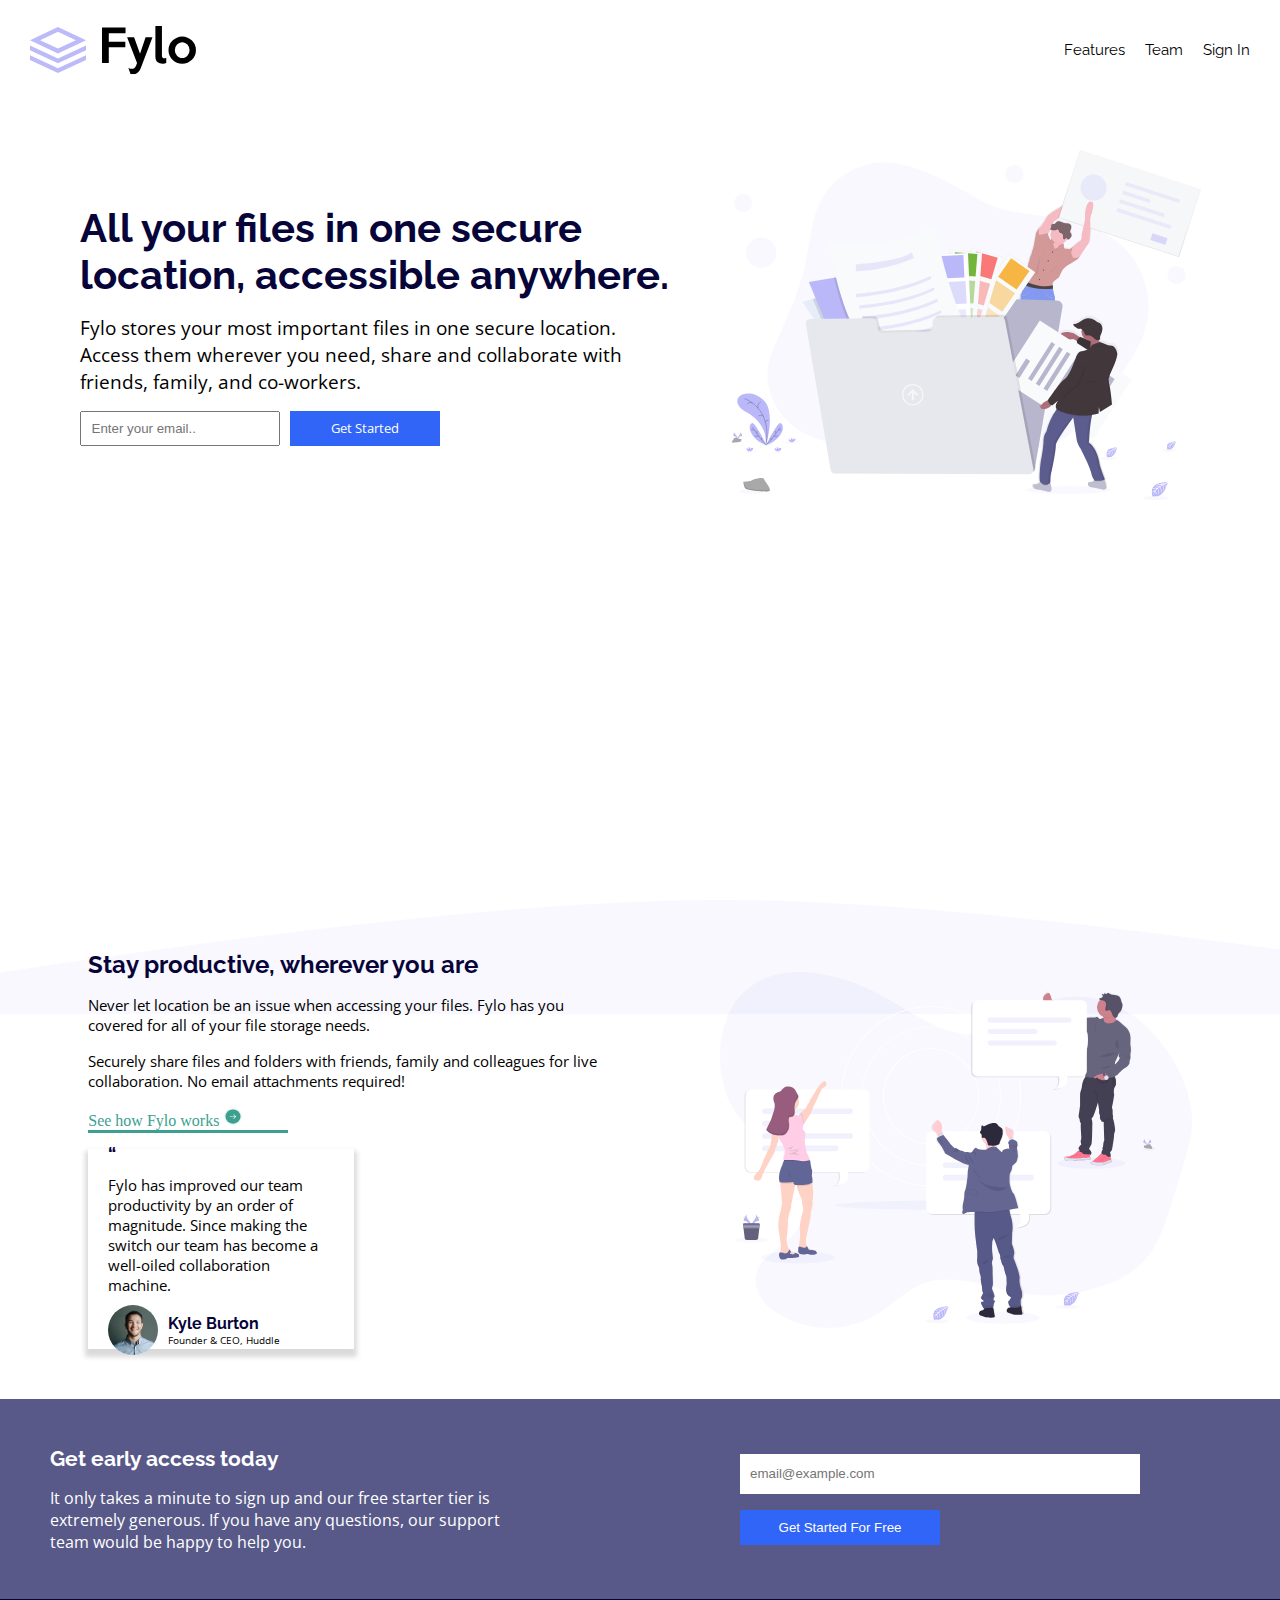
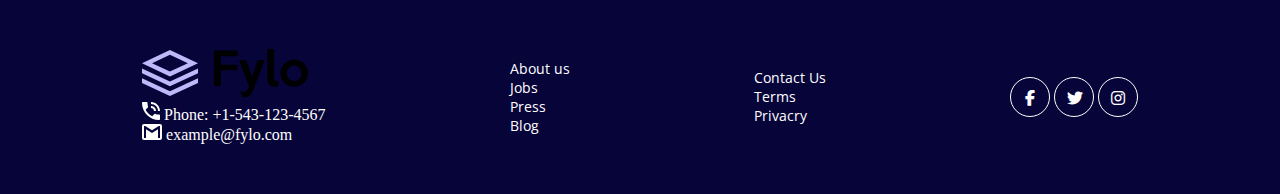
==== commit 128f5409: "Add files via upload" ====
--- a/index.html
+++ b/index.html
@@ -6,8 +6,7 @@
   <link rel="stylesheet" href="style.css">
   <link rel="icon" type="image/png" sizes="32x32" href="./images/favicon-32x32.png">
   <link rel="stylesheet" href="https://cdnjs.cloudflare.com/ajax/libs/font-awesome/6.4.0/css/all.min.css">
-  
-  <title>Frontend Mentor | Clipboard landing page</title>
+  <title>Frontend Mentor | Fylo landing page with two column layout</title>
 
   <!-- Feel free to remove these styles or customise in your own stylesheet 👍 -->
   <style>
@@ -17,150 +16,135 @@
 </head>
 <body>
 
-  <header class="header">
-    <div class="title">
-      <img src="./images/logo.svg" alt="">
-      <h1>A history of everything you copy</h1>
-      <p>
-        Clipboard allows you to track and organize everything you copy. 
-        instantly access your clipboard on all your devices.
-      </p>
-      
-      <div class="dl-container">
-        <button class="dl dl-ios">Download for iOS</button>
-        <button class="dl dl-mac">Download for Mac</button>
+  <header class="banner">
+    <nav class="navbar">
+      <img src="./images/logo.svg" alt="" id="logo">
+
+      <div class="navlinks">
+        <ul>
+          <li><a href="">Features</a></li>
+          <li><a href="">Team</a></li>
+          <li><a href="">Sign In</a></li>
+        </ul>
       </div>
-   </div>
+    </nav>
+
+    <div class="hero">
+      <div class="headline">
+        <h1>All your files in one secure location, accessible anywhere.</h1>
+        <p>
+          Fylo stores your most important files in one secure location. 
+          Access them wherever you need, share and collaborate with friends, 
+          family, and co-workers.
+        </p>
+
+        <form action="" class="form">
+          <input type="email" id="email" name="email" placeholder="Enter your email..">
+          <button><a href="">Get Started</a></button>
+        </form>
+      </div>
+      <img src="./images/illustration-1.svg" alt="">
+    </div>
   </header>
 
   <div class="main">
-    <div class="sub-title-container">
-      <h2>Keep track of your snippets</h2>
+    <div class="content">
+      <h2>Stay productive, wherever you are</h2>
       <p>
-        Clipboard instantly stores any item you copy in the cloud, 
-        meaning you can access your snippets immediately on all your 
-        devices. Our Mac and iOS apps will help you organize everything.
+        Never let location be an issue when accessing your files. Fylo has you 
+        covered for all of your file storage needs.
+      </p>
+      <p>
+        Securely share files and folders with friends, family and colleagues for 
+        live collaboration. No email attachments required!
+      </p>
+      <a href="">See how Fylo works <img src="./images/icon-arrow.svg" alt="" id="arrow"></a>
+
+      <div class="card">
+        <h3>“</h3>
+        <p>
+          Fylo has improved our team productivity by an order of magnitude. Since 
+          making the switch our team has become a well-oiled collaboration machine.
+        </p>
+        <div class="testi">
+          <img src="./images/avatar-testimonial.jpg" alt="">
+          <div class="about">
+            <h4>Kyle Burton</h4>
+            <p>Founder & CEO, Huddle</p>
+          </div>
+        </div>
+      </div>
+    </div>
+
+    <img src="./images/illustration-2.svg" alt="">
+  </div>
+
+  <div class="cta-container">
+    <div class="call-to-action">
+      <h4>Get early access today</h4>
+      <p>
+        It only takes a minute to sign up and our free starter tier is extremely generous. 
+        If you have any questions, our support team would be happy to help you.
       </p>
     </div>
 
-    <div class="snippet-container">
-      <img src="./images/image-computer.png" alt="" id="comp-img">
-
-      <div class="snippet-features-container">
-        <h3>Quick Search</h3>
-        <p>
-          Easily search your snippets by content, category, web address, application, and more.
-        </p>
-
-        <h3>iCloud Sync</h3>
-        <p>
-          Instantly saves and syncs snippets across all your devices.
-        </p>
-
-        <h3>Complete History</h3>
-        <p>
-          Retrieve any snippets from the first moment you started using the app.
-        </p>
-      </div>
-    </div>
-
-    <div class="sub-title-container">
-      <h2>Access Clipboard anywhere</h2>
-      <p>
-        Whether you're on the go, or at your computer, you can access all your Clipboard 
-        snippets in a few simple clicks.
-      </p>
-    </div>
-
-    <div class="clipboard-container">
-      <img src="./images/image-devices.png" alt="">
-    </div>
-
-    <div class="sub-title-container">
-      <h2>Supercharge your workflow</h2>
-      <p>
-        We’ve got the tools to boost your productivity.
-      </p>
-    </div>
-
-    <div class="tools-container">
-      <div class="card">
-        <div class="card-img-container">
-          <img src="./images/icon-blacklist.svg" alt="">
-        </div>
-        <h3>Create blacklists</h3>
-        <p>
-          Ensure sensitive information never makes its way to your clipboard by excluding certain sources.
-        </p>
-      </div>
-
-      <div class="card">
-        <div class="card-img-container">
-          <img src="./images/icon-text.svg" alt="">
-        </div>
-        <h3>Plain text snippets</h3>
-        <p>
-          Remove unwanted formatting from copied text for a consistent look.
-        </p>
-      </div>
-
-      <div class="card">
-        <div class="card-img-container">
-          <img src="./images/icon-preview.svg " alt="">
-        </div>
-        <h3>Sneak preview</h3>
-        <p>
-          Quick preview of all snippets on your Clipboard for easy access.
-        </p>
-      </div>
-    </div>
-
-    <div class="company-container">
-      <img src="./images/logo-google.png" alt="">
-      <img src="./images/logo-ibm.png" alt="">
-      <img src="./images/logo-microsoft.png" alt="">
-      <img src="./images/logo-hp.png" alt="">
-      <img src="./images/logo-vector-graphics.png" alt="">
-    </div>
-
-    <div class="clipboard-container">
-      <h4>Clipboard for iOS and Mac OS</h4>
-      <p>
-        Available for free on the App Store. Download for Mac or iOS, sync with iCloud 
-        and you’re ready to start adding to your clipboard.
-      </p>
-      
-      <div class="dl-container">
-        <button class="dl dl-ios">Download for iOS</button>
-        <button class="dl dl-mac">Download for Mac</button>
-      </div>
-   </div>
+    <form action="" class="cta-form">
+      <input type="email" id="email-two" class="email-two" placeholder="email@example.com">
+      <button><a href="">Get Started For Free</a></button>
+    </form>
   </div>
 
   <footer class="footer">
-    <img src="./images/logo.svg" alt="">
+    <div class="contact">
+      <img src="./images/logo.svg" alt="">
+      <p><img src="./images/icon-phone.svg" alt=""> Phone: +1-543-123-4567</p>
+      <p><img src="./images/icon-email.svg" alt=""> example@fylo.com</p>
+    </div>
 
-    <div class="links">
+    <div class="about">
       <ul>
-        <li><a href="">FAQs</a></li>
+        <li><a href="">About us</a></li>
+        <li><a href="">Jobs</a></li>
+        <li><a href="">Press</a></li>
+        <li><a href="">Blog</a></li>
+      </ul>
+    </div>
+
+    <div class="about">
+      <ul>
         <li><a href="">Contact Us</a></li>
-      </ul>
-
-      <ul>
-        <li><a href="">Privacy Policy</a></li>
-        <li><a href="">Press Kit</a></li>
-      </ul>
-
-      <ul>
-        <li><a href="">Install Guide</a></li>
+        <li><a href="">Terms</a></li>
+        <li><a href="">Privacry</a></li>
       </ul>
     </div>
 
     <div class="social-links">
-      <a class="fa-brands fa-square-facebook"></a>
+      <a class="fa-brands fa-facebook-f"></a>
       <a class="fa-brands fa-twitter"></a>
       <a class="fa-brands fa-instagram"></a>
     </div>
   </footer>
+
+<!--   Features
+ 
+
+  Phone: +1-543-123-4567
+  example@fylo.com
+
+  About Us
+  Jobs
+  Press
+  Blog
+
+  Contact Us
+  Terms
+  Privacy
+
+  <footer>
+    <p class="attribution">
+      Challenge by <a href="https://www.frontendmentor.io?ref=challenge" target="_blank">Frontend Mentor</a>. 
+      Coded by <a href="#">Your Name Here</a>.
+    </p>
+  </footer> -->
 </body>
 </html>--- a/style.css
+++ b/style.css
@@ -1,9 +1,14 @@
-@import url('https://fonts.googleapis.com/css2?family=Bai+Jamjuree:wght@400;600&family=Fraunces:wght@400;500;700&family=Montserrat:wght@400;500;700&family=Open+Sans:wght@300;400;600&family=Poppins:wght@300;400;500&family=Roboto:wght@100;300;400;700;900&display=swap');
+@import url('https://fonts.googleapis.com/css2?family=Open+Sans&family=Poppins:wght@300;400;500&family=Raleway:wght@400;700&family=Roboto:wght@100;300;400;700;900&display=swap');
+
+/* font-family: 'Raleway', sans-serif;
+font-family: 'Open Sans', sans-serif; */
 
 * {
     margin: 0;
     padding: 0;
     box-sizing: border-box;
+    text-decoration: none;
+    list-style: none;
 }
 
 body {
@@ -11,366 +16,511 @@
     padding: 0;
 }
 
-h1, h2, h3, h4 {
-    font-family: 'Bai Jamjuree', sans-serif;
-    color: hsl(210, 10%, 33%);
-}
-
-p {
-    font-family: 'Bai Jamjuree', sans-serif;
-}
-
-.header {
-    background-image: url(./images/bg-header-desktop.png);
+h1, h2, h3, h4, h5 a {
+    font-family: 'Raleway', sans-serif;
+    color: hsl(243, 87%, 12%);
+}
+
+.banner {
+    min-height: 100vh;
+    /* background-image: url(./images/bg-curve-desktop.svg);
     background-position: center;
     background-repeat: no-repeat;
-    background-size: cover;
+    background-size: cover; */
+}
+
+/* Navbar */
+
+.navbar {
+    display: flex;
+    flex-direction: row;
+    justify-content: space-between;
+    height: 100px;
+    align-items: center;
+}
+
+#logo {
+    margin: 0 30px;
+}
+
+.navlinks {
+    display: flex;
+    flex-direction: row;
+    margin: 0 30px;
+}
+
+.navlinks ul {
+    display: flex;
+    flex-direction: row;
+    gap: 20px;
+}
+
+.navlinks ul li a {
+    color: black;
+    font-family: 'Raleway', sans-serif;
+    font-size: 15px;
+}
+
+/* End of Navbar */
+
+/* Hero */
+
+.hero {
+    display: flex;
+    flex-direction: row;
+    padding: 50px;
+    justify-content: space-around;
+    align-items: center;
+}
+
+.headline {
     display: flex;
     flex-direction: column;
-    text-align: center;
+    gap: 1rem;
+    width: 50%;
+}
+
+.headline h1 {
+    font-size: 2.5rem;
+}
+
+.headline p {
+    font-size: 1.2rem;
+    font-family: 'Open Sans', sans-serif;
+    font-weight: 400;
+}
+
+.form {
+     display: flex;
+     flex-direction: row;
+     gap: 10px;
+}
+
+#email {
+    height: 35px;
+    width: 200px;
+    padding: 10px;
+}
+
+.form button {
+    width: 150px;
+    cursor: pointer;
+    background-color: hsl(224, 93%, 58%);
+    border: none;
+}
+
+.form button a {
+    color: #fff;
+    font-family: 'Open Sans', sans-serif;
+}
+
+.hero img {
+    height: 40%;
+    width: 40%;
+}
+
+/* End of Hero */
+
+/* Main */
+
+.main {
+    display: flex;
+    justify-content: space-around;
+    align-items: center;
+    padding: 50px;
+    gap: 1.5rem;
+    background-image: url(./images/bg-curve-desktop.svg);
+    background-position: start;
+    background-repeat: no-repeat;
+    background-size: fill;
+}
+
+.content {
+    display: flex;
+    flex-direction: column;
+    gap: 1rem;
+    width: 45%;
+}
+
+.main img {
+    height: 40%;
+    width: 40%;
+}
+
+.content a {
+    border-bottom: 3px solid hsl(170, 45%, 43%);
+    width: 200px;
+    color: hsl(170, 45%, 43%);
+}
+
+#arrow {
+    width: 1.2rem;
+}
+
+.main p {
+    font-family: 'Open Sans', sans-serif;
+    font-size: 15px;
+}
+
+.card {
+    height: 200px;
+    width: 50%;
+    box-shadow: 0 5px 5px 3px rgba(0, 0, 0, 0.15);
+    display: flex;
+    flex-direction: column;
+    gap: 10px;
     justify-content: center;
+    padding: 20px;
+}
+
+.testi {
+    display: flex;
     align-items: center;
-    /* padding: 50px; */
-    min-height: 100vh;
-}
-
-.title {
-    height: 500px;
-    width: 600px;
+    justify-content: start;
+    gap: 10px;
+}
+
+.testi img {
+    height: 50px;
+    width: 50px;
+    border-radius: 50%;
+}
+
+.about p {
+    font-size: 10px;
+}
+/* End of Main */
+
+/* CTA */
+
+.cta-container {
+    display: flex;
+    width: 100%;
+    padding: 50px;
+    justify-content: space-between;
+    align-items: center;
+    height: 200px;
+    gap: 200px;
+    background-color: hsl(238, 22%, 44%);
+}
+
+.call-to-action {
     display: flex;
     flex-direction: column;
     justify-content: center;
-    align-items: center;
-    text-align: center;
-    gap: 2rem;
-}
-
-.title img {
-    height: 125px;
-    width: 125px;
-}
-
-.title h1 {
-    font-family: 'Bai Jamjuree', sans-serif;
-    font-size: 2.3rem;
-    color: hsl(210, 10%, 33%);
-}
-
-.title p {
-    font-size: 18px;
-    color: hsl(201, 11%, 66%);
-}
-
-.dl {
-    height: 50px;
+    width: 50%;
+    gap: 1rem;
+    color: #fff;
+}
+
+.call-to-action h4 {
+    font-size: 1.3rem;
+    color: #fff;
+}
+
+.call-to-action p {
+    font-size: 1rem;
+    font-family: 'Open Sans', sans-serif;;
+}
+
+.cta-form {
+    display: flex;
+    flex-direction: column;
+    width: 50%;
+    justify-content: center;
+    align-items: start;
+    gap: 1rem;
+}
+
+.cta-form input {
+    width: 400px;
+    height: 40px;
+    padding: 10px;
+    border: none;
+}
+
+.cta-form button{
     width: 200px;
-    border-radius: 25px;
+    height: 35px;
+    cursor: pointer;
+    background-color: hsl(224, 93%, 58%);
     border: none;
-    cursor: pointer;
-}
-
-.dl-container {
-    display: flex;
-    align-items: center;
-    justify-content: center;
-    gap: 20px;
-}
-
-.dl-ios {
-    background-color: hsl(171, 66%, 44%);
+}
+
+.cta-form button a {
     color: #fff;
-    box-shadow: 0 5px 10px 0px hsla(171, 66%, 44%, 0.4);
-}
-
-.dl-mac {
-    background-color: hsl(233, 100%, 69%);
-    color: #fff;
-    box-shadow: 0 5px 10px 0px hsla(233, 100%, 69%, 04);
-}
-
-
-.main {
-    display: flex;
-    align-items: center;
-    flex-direction: column;
-    padding: 100px;
-    text-align: center;
-    gap: 100px
-}
-
-.sub-title-container { 
-    width: 60%;
-}
-
-.sub-title-container h2{
-    font-weight: 600;
-    font-size: 2rem;
-    margin: 20px 0;
-}
-
-.sub-title-container p {
-    font-size: 18px;
-    color: hsl(201, 11%, 66%);
-}
-
-.snippet-container {
-    display: flex;
-    flex-direction: row;
-    gap: 50px;
-}
-
-.snippet-features-container {
-    display: flex;
-    flex-direction: column;
-    align-content: center;
-    justify-content: center;
-    gap: 40px;
-    width: 50%;
-    text-align: start;
-}
-
-.snippet-features-container h3 {
-    font-size: 1.5rem;
-    font-family: 'Bai Jamjuree', sans-serif;
-    color: hsl(210, 10%, 33%);
-    font-weight: 600;
-}
-
-.snippet-features-container p {
-    font-size: 18px;
-    color: hsl(201, 11%, 66%);
-    font-weight: 400;
-}
-
-.tools-container {
-    display: flex;
-    flex-direction: row;
-    justify-content: center;
-    gap: 20px;
-}
-
-.card {
-    width: 400px;
-    height: 200px;
-    text-align: center;
-    display: flex;
-    flex-direction: column;
-    gap: 1rem;
-    align-items: center;
-    justify-content: center;
-}
-
-.card h3 {
-    font-size: 1.4rem;
-}
-
-.card p {
-    font-size: 1rem;
-    color: hsl(201, 11%, 66%);
-    font-weight: 400;
-}
-
-.company-container { 
-    display: flex;
-    flex-direction: row;
-    justify-content: space-around;
-    width: 100%;
-}
-
-.company-container img {
-    width: 10%;
-}
-
-.clipboard-container { 
-    display: flex;
-    flex-direction: column;
-    gap: 20px;
-    width: 50%;
-}
-
-.clipboard-container h4 {
-    font-size: 1.5rem;
-    font-family: 'Bai Jamjuree', sans-serif;
-    color: hsl(210, 10%, 33%);
-    font-weight: 600;
-}
-
-.clipboard-container p {
-    font-size: 1rem;
-    color: hsl(201, 11%, 66%);
-    font-weight: 400;
-}
-
+}
+
+/* End of CTA */
+
+/* Footer */
 .footer {
-    background-color: rgba(210, 210, 210, 0.3);
-    display: flex;
-    height: 200px;
+    padding: 50px;
+    display: flex;
     justify-content: space-around;
     align-items: center;
+    background-color: hsl(243, 87%, 12%);
 }
 
 .footer img {
-    height: 80px;
-}
-
-.links {
-    display: flex;
-    gap: 35px;
-}
-
-ul li {
-    list-style: none;
-}
-
-ul li a {
-    text-decoration: none;
-    font-size: 1rem;
-    color: hsl(201, 11%, 66%);
+    color: #fff;
+}
+
+.footer a, .footer p {
+    color: #fff;
+}
+
+.footer ul li a {
+    font-family: 'Open Sans', sans-serif;
     font-weight: 400;
-    font-family: 'Bai Jamjuree', sans-serif;
-}
-
-.social-links {
-    display: flex;
-    gap: 25px;
-}
-
-.social-links a {
-    font-size: 1.3rem;
-    color: hsl(210, 10%, 33%);
-}
+    font-size: 14px;
+}
+
+.fa-brands {
+    border-radius: 50%;
+    border: 1px solid #fff;
+    height: 40px;
+    width: 40px;
+    text-align: center;
+    padding: 12px;
+}
+/* End of Footer */
 
 @media screen and (min-width: 320px) and (max-width: 480px) {
-    .header {
-        background-image: url(./images/bg-header-mobile.png);
+    
+    #logo {
+        margin: 0 10px;
+        heigth: 100px;
+        width: 100px
+    }
+    
+    .navlinks {
+        margin: 0 20px;
+    }
+    
+    .navlinks ul {
+        flex-direction: row;
+        gap: 10px;
+    }
+    
+    .navlinks ul li a {
+        font-size: 13px;
+    }
+    
+    /* End of Navbar */
+    
+    /* Hero */
+    
+    .hero {
+        flex-direction: column-reverse;
+        padding: 30px;
+        text-align: center;
+        width: 100%;
+        gap: 20px;
+    }
+    
+    .headline {
+        gap: 1.3rem;
+        width: 100%;
+    }
+    
+    .headline h1 {
+        font-size: 1.8rem;
+    }
+    
+    .headline p {
+        font-size: 14px;
+        font-family: 'Open Sans', sans-serif;
+        font-weight: 400;
+    }
+    
+    .form {
+         display: flex;
+         flex-direction: column;
+         gap: 10px;
+         justify-content: center;
+         align-items: center;
+    }
+    
+    #email {
+        height: 40px;
+        width: 100%;
+        padding: 10px;
+    }
+    
+    .form button {
+        width: 100%;
+        height: 40px;
+        cursor: pointer;
+        background-color: hsl(224, 93%, 58%);
+        border: none;
+    }
+    
+    .form button a {
+        color: #fff;
+        font-family: 'Open Sans', sans-serif;
+    }
+    
+    .hero img {
+        height: 100%;
+        width: 100%;
+    }
+    
+    /* End of Hero */
+    
+    /* Main */
+    
+    .main {
+        text-align: center;
+        justify-content: center;
+        align-items: center;
+        padding: 30px;
+        gap: 2rem;
+        background-image: url(./images/bg-curve-mobile.svg);
+        background-repeat: no-repeat;
+        background-size: contain;
+        flex-direction: column-reverse;
+    }
+    
+    .content {
+        flex-direction: column;
+        gap: 1rem;
+        width: 100%;
+        align-items: center;
+        justify-content: center;
+    }
+    
+    .main img {
+        height: 100%;
+        width: 100%;
+    }
+    
+    #arrow {
+        width: 1.1rem;
+    }
+    
+    .main p {
+        font-family: 'Open Sans', sans-serif;
+        font-size: 15px;
+    }
+    
+    .card {
+        height: 250px;
+        width: 100%;
+        gap: 10px;
+        justify-content: center;
+        align-self: start;
         padding: 20px;
-        max-width: 100%;
-    }
-
-    .title {
-        gap: 1.3rem;
-        width: 300px;
-    }
-
-    .title img {
-        width: 100px;
-        height: 100px;
-    }
-
-    .title h1 {
-        font-size: 1.8rem;
-    
-    }
-
-    .title p {
-        font-size: 1rem;
-    }
-
-    .dl-container {
+        text-align: start;
+    }
+    
+    .testi {
+        display: flex;
+        align-items: center;
+        justify-content: start;
+        gap: 10px;
+    }
+    
+    .testi img {
+        height: 50px;
+        width: 50px;
+        border-radius: 50%;
+    }
+    
+    .about p {
+        font-size: 10px;
+    }
+    /* End of Main */
+    
+    /* CTA */
+    
+    .cta-container {
+        padding: 30px;
+        justify-content: center;
+        align-items: center;
+        /* height: 200px; */
+        gap: 20px;
         flex-direction: column;
-    }
-
-    .main {
-        padding: 25px;
-        gap: 50px;
-    }
-
-    .sub-title-container {
-        width: 100%;
-    }
-
-    .sub-title-container h2 {
-        font-size: 1.8rem;
-    }
-
-    .sub-title-container p {
-        font-size: 1rem;
-    }
-
-    .snippet-container {
-        flex-direction: column;
+        height: 500px;
         text-align: center;
-        align-items: center;
-    }
-
-    #comp-img {
-        height: 200px;
-        margin: 0;
-        padding: 0;
-    }
-
-    .snippet-features-container {
-        text-align: center;
-        justify-content: center;
-        align-items: center;
-        gap: 25px;
-        width: 100%;
-    }
-    
-    .snippet-features-container h3 {
-        font-size: 1.5rem;
-    }
-
-    .snippet-features-container p {
-        font-size: 1rem;
-    }
-
-    .clipboard-container {
-        text-align: center;
-        width: 100%;
-    }
-
-    .clipboard-container img {
-        height: 300px;
-        width: 100%;
-    }
-
-    .card {
-        width: 100%;
-    }
-
-    .company-container {
-        flex-direction: column;
-        gap: 50px;
-        width: 100%;
-        align-items: center;
-        justify-content: center;
-    }
-
-    .company-container img {
-        height: 50%;
-        width: 50%;
-    }
-
-    .tools-container {
-        flex-direction: column;
-    }
-
-    .footer {
-        flex-direction: column;
-        height: auto;
-        padding: 20px;
-        gap: 20px;
-        text-align: center;
-    }
-
-    .links {
-        flex-direction: column;
-        gap: 15px;
-    }
-
-    ul {
+        width: 100%;
+    }
+    
+    .call-to-action {
         display: flex;
         flex-direction: column;
-        gap: 15px;
-    }
-
-    ul li a {
+        justify-content: center;
+        width: 100%;
+        gap: 1rem;
+        color: #fff;
+    }
+    
+    .call-to-action h4 {
+        font-size: 1.5rem;
+    }
+    
+    .call-to-action p {
+        font-size: 14px;
+        font-family: 'Open Sans', sans-serif;;
+    }
+    
+    .cta-form {
+        display: flex;
+        flex-direction: column;
+        width: 100%;
+        justify-content: center;
+        align-items: center;
+        gap: 1rem;
+    }
+    
+    .cta-form input {
+        width: 100%;
+        height: 40px;
+        padding: 10px;
+        border: none;
+    }
+    
+    .cta-form button{
+        width: 100%;
+        height: 35px;
+        cursor: pointer;
+        background-color: hsl(224, 93%, 58%);
+        border: none;
+    }
+    
+    /* End of CTA */
+    
+    /* Footer */
+    .footer {
+        padding: 30px;
+        display: flex;
+        justify-content: space-around;
+        align-items: start;
+        flex-direction: column;
+        height: 500px;
+    }
+    
+    
+    .footer ul li a {
+        font-family: 'Open Sans', sans-serif;
+        font-weight: 400;
+        font-size: 14px;
+    }
+    
+    .fa-brands {
+        border-radius: 50%;
+        border: 1px solid #fff;
+        height: 40px;
+        width: 40px;
+        text-align: center;
+        align-items: center;
+        padding: 12px;
+    }
+
+    .social-links {
+        display: flex;
+        align-items: center;
+        justify-content: center;
         gap: 10px;
-        font-size: 1.1rem;
-    }
-    
-    .social-links {
-        padding: 20px;
     }
 }